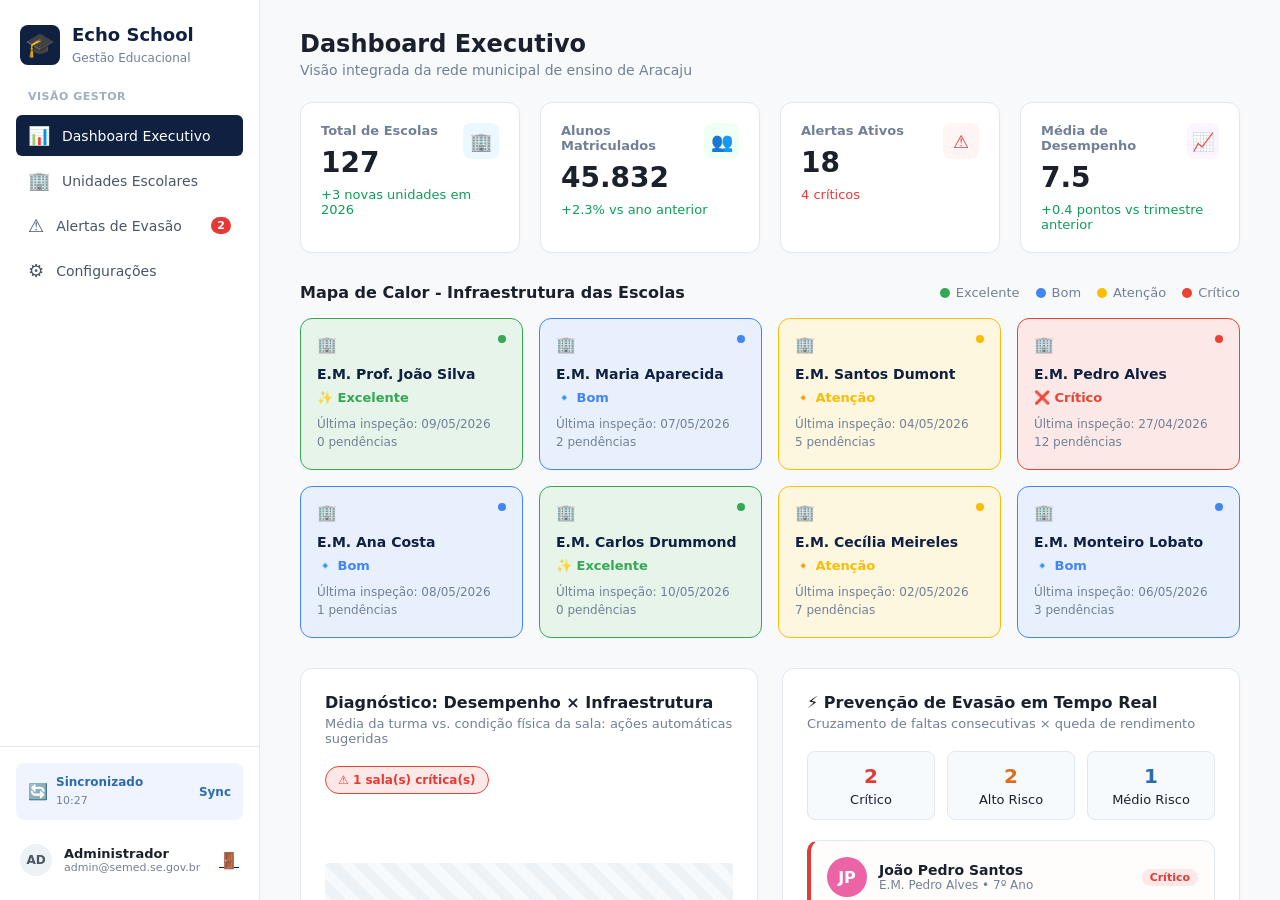
==== dash.html @ 4773bdfd "Add files via upload" ====
<!DOCTYPE html>
<html lang="pt-br">
<head>
  <meta charset="UTF-8">
  <meta name="viewport" content="width=device-width, initial-scale=1.0">
  <title>EduAracaju - Dashboard Executivo</title>
  <link rel="stylesheet" href="dash.css">
</head>
<body>
  <div class="app-container">
    
    <aside class="sidebar">
      <div class="sidebar-header">
        <div class="logo-container">
          <div class="logo-icon">🎓</div>
          <div class="brand-text">
            <h1>Echo School</h1>
            <span>Gestão Educacional</span>
          </div>
        </div>
      </div>

    <nav class="sidebar-nav">
        <div class="nav-section">
            <p class="section-label">VISÃO GESTOR</p>
            <a href="dash.html" class="nav-item active">
            <span class="icon">📊</span> Dashboard Executivo </a>
            <a href="UE.html" class="nav-item">
            <span class="icon">🏢</span> Unidades Escolares </a>
            <a href="AE.html" class="nav-item">
            <span class="icon">⚠️</span> Alertas de Evasão
            <span class="badge">2</span> </a>
            <a href="conf.html" class="nav-item">
            <span class="icon">⚙️</span> Configurações</a>
        </div>
    </nav> 

      <div class="sidebar-footer">
        <div class="sync-card">
          <div class="sync-info">
            <span class="icon-sync">🔄</span>
            <div>
              <p>Sincronizado</p>
              <small>10:27</small>
            </div>
          </div>
          <button class="btn-sync">Sync</button>
        </div>
        
        <div class="user-profile">
          <div class="avatar">AD</div>
          <div class="user-info">
            <p>Administrador</p>
            <small>admin@semed.se.gov.br</small>
          </div>
          <a href="index.html" class="logout-link">
          <span class="icon-logout">🚪</span></a>
        </div>
      </div>
    </aside>

    <main class="main-content">
      <header class="page-header">
        <h2>Dashboard Executivo</h2>
        <p>Visão integrada da rede municipal de ensino de Aracaju</p>
      </header>

      <section class="kpi-grid">
        <div class="kpi-card">
          <div class="kpi-header">
            <div>
              <p class="kpi-title">Total de Escolas</p>
              <div class="kpi-value">127</div>
            </div>
            <span class="kpi-icon icon-blue">🏢</span>
          </div>
          <p class="kpi-trend positive">+3 novas unidades em 2026</p>
        </div>
        
        <div class="kpi-card">
          <div class="kpi-header">
            <div>
              <p class="kpi-title">Alunos Matriculados</p>
              <div class="kpi-value">45.832</div>
            </div>
            <span class="kpi-icon icon-green">👥</span>
          </div>
          <p class="kpi-trend positive">+2.3% vs ano anterior</p>
        </div>

        <div class="kpi-card">
          <div class="kpi-header">
            <div>
              <p class="kpi-title">Alertas Ativos</p>
              <div class="kpi-value">18</div>
            </div>
            <span class="kpi-icon icon-red">⚠️</span>
          </div>
          <p class="kpi-trend negative">4 críticos</p>
        </div>

        <div class="kpi-card">
          <div class="kpi-header">
            <div>
              <p class="kpi-title">Média de Desempenho</p>
              <div class="kpi-value">7.5</div>
            </div>
            <span class="kpi-icon icon-purple">📈</span>
          </div>
          <p class="kpi-trend positive">+0.4 pontos vs trimestre anterior</p>
        </div>
      </section>

      <section class="heatmap-section">
        <div class="section-header">
          <h3>Mapa de Calor - Infraestrutura das Escolas</h3>
          <div class="heatmap-legend">
            <span class="legend-item"><i class="dot excellent"></i> Excelente</span>
            <span class="legend-item"><i class="dot good"></i> Bom</span>
            <span class="legend-item"><i class="dot attention"></i> Atenção</span>
            <span class="legend-item"><i class="dot critical"></i> Crítico</span>
          </div>
        </div>
        
        <div class="heatmap-grid">
          <div class="school-card status-excellent">
            <div class="card-top"><span>🏢</span> <i class="indicator-dot"></i></div>
            <h4>E.M. Prof. João Silva</h4>
            <p class="status-text">✨ Excelente</p>
            <p class="meta-text">Última inspeção: 09/05/2026</p>
            <p class="meta-text">0 pendências</p>
          </div>

          <div class="school-card status-good">
            <div class="card-top"><span>🏢</span> <i class="indicator-dot"></i></div>
            <h4>E.M. Maria Aparecida</h4>
            <p class="status-text">🔹 Bom</p>
            <p class="meta-text">Última inspeção: 07/05/2026</p>
            <p class="meta-text">2 pendências</p>
          </div>

          <div class="school-card status-attention">
            <div class="card-top"><span>🏢</span> <i class="indicator-dot"></i></div>
            <h4>E.M. Santos Dumont</h4>
            <p class="status-text">🔸 Atenção</p>
            <p class="meta-text">Última inspeção: 04/05/2026</p>
            <p class="meta-text">5 pendências</p>
          </div>

          <div class="school-card status-critical">
            <div class="card-top"><span>🏢</span> <i class="indicator-dot"></i></div>
            <h4>E.M. Pedro Alves</h4>
            <p class="status-text">❌ Crítico</p>
            <p class="meta-text">Última inspeção: 27/04/2026</p>
            <p class="meta-text">12 pendências</p>
          </div>

          <div class="school-card status-good">
            <div class="card-top"><span>🏢</span> <i class="indicator-dot"></i></div>
            <h4>E.M. Ana Costa</h4>
            <p class="status-text">🔹 Bom</p>
            <p class="meta-text">Última inspeção: 08/05/2026</p>
            <p class="meta-text">1 pendências</p>
          </div>

          <div class="school-card status-excellent">
            <div class="card-top"><span>🏢</span> <i class="indicator-dot"></i></div>
            <h4>E.M. Carlos Drummond</h4>
            <p class="status-text">✨ Excelente</p>
            <p class="meta-text">Última inspeção: 10/05/2026</p>
            <p class="meta-text">0 pendências</p>
          </div>

          <div class="school-card status-attention">
            <div class="card-top"><span>🏢</span> <i class="indicator-dot"></i></div>
            <h4>E.M. Cecília Meireles</h4>
            <p class="status-text">🔸 Atenção</p>
            <p class="meta-text">Última inspeção: 02/05/2026</p>
            <p class="meta-text">7 pendências</p>
          </div>

          <div class="school-card status-good">
            <div class="card-top"><span>🏢</span> <i class="indicator-dot"></i></div>
            <h4>E.M. Monteiro Lobato</h4>
            <p class="status-text">🔹 Bom</p>
            <p class="meta-text">Última inspeção: 06/05/2026</p>
            <p class="meta-text">3 pendências</p>
          </div>
        </div>
      </section>

      <div class="bottom-grid">
        
        <section class="panel-card">
          <h3>Diagnóstico: Desempenho × Infraestrutura</h3>
          <p class="panel-subtitle">Média da turma vs. condição física da sala: ações automáticas sugeridas</p>
          
          <div class="alert-inline">⚠️ 1 sala(s) crítica(s)</div>
          
          <div class="chart-container-placeholder">
            <div class="bar-chart-mock"></div>
          </div>

          <div class="class-list">
            <div class="class-row">
              <span>Sala 1 <small class="lbl-adequate">Adequada</small></span>
              <strong>7.8</strong>
            </div>
            <div class="class-row">
              <span>Sala 2 <small class="lbl-attention">Atenção</small></span>
              <strong>7.4</strong>
            </div>
            <div class="class-row">
              <span>Sala 3 <small class="lbl-adequate">Adequada</small></span>
              <strong>7.9</strong>
            </div>
            <div class="class-row">
              <span>Sala 4 <small class="lbl-attention">Atenção</small> <span class="trend-down">📉 Queda 0.6 pts</span></span>
              <strong>6.4</strong>
            </div>
            <div class="class-row row-critical">
              <span>Sala 5 <small class="lbl-critical">Crítica</small> <span class="trend-down">📉 Queda 1.5 pts</span></span>
              <strong>5.3</strong>
            </div>
          </div>
        </section>

        <section class="panel-card">
          <h3>⚡ Prevenção de Evasão em Tempo Real</h3>
          <p class="panel-subtitle">Cruzamento de faltas consecutivas × queda de rendimento</p>
          
          <div class="risk-badges">
            <span class="risk-badge badge-critical"><strong>2</strong> Crítico</span>
            <span class="risk-badge badge-high"><strong>2</strong> Alto Risco</span>
            <span class="risk-badge badge-medium"><strong>1</strong> Médio Risco</span>
          </div>

          <div class="student-list">
            <div class="student-card border-critical">
              <div class="student-header">
                <div class="student-avatar bg-pink">JP</div>
                <div class="student-meta">
                  <h4>João Pedro Santos</h4>
                  <p>E.M. Pedro Alves • 7º Ano</p>
                </div>
                <span class="tag-critical">Crítico</span>
              </div>
              <div class="student-metrics">
                <div class="metric"><strong>15</strong> <small>Faltas/mês</small></div>
                <div class="metric"><strong>8</strong> <small>Consecutivas</small></div>
                <div class="metric color-red"><strong>-40%</strong> <small>Queda</small></div>
              </div>
              <p class="attendance-time">🕒 Última presença: 03/05/2026 (8 dias atrás)</p>
              <div class="risk-bar-container">
                <span>Índice de risco</span>
                <div class="bar"><div class="fill fill-critical" style="width: 95%;"></div></div>
                <span class="percentage">95%</span>
              </div>
              <div class="action-buttons">
                <button class="btn-action-primary">📞 Contatar Responsável</button>
                <button class="btn-action-secondary">✉️ E-mail</button>
              </div>
            </div>

            <div class="student-card border-critical">
              <div class="student-header">
                <div class="student-avatar bg-pink">ME</div>
                <div class="student-meta">
                  <h4>Maria Eduarda Lima</h4>
                  <p>E.M. Cecília Meireles • 9º Ano</p>
                </div>
                <span class="tag-critical">Crítico</span>
              </div>
              <div class="student-metrics">
                <div class="metric"><strong>12</strong> <small>Faltas/mês</small></div>
                <div class="metric"><strong>5</strong> <small>Consecutivas</small></div>
                <div class="metric color-red"><strong>-35%</strong> <small>Queda</small></div>
              </div>
              <p class="attendance-time">🕒 Última presença: 06/05/2026 (5 dias atrás)</p>
              <div class="risk-bar-container">
                <span>Índice de risco</span>
                <div class="bar"><div class="fill fill-critical" style="width: 95%;"></div></div>
                <span class="percentage">95%</span>
              </div>
              <div class="action-buttons">
                <button class="btn-action-primary">📞 Contatar Responsável</button>
                <button class="btn-action-secondary">✉️ E-mail</button>
              </div>
            </div>
          </div>
        </section>

      </div>
    </main>
  </div>
</body>
</html>
---- dash.css ----
:root {
  --sidebar-width: 260px;
  --bg-main: #f8f9fb;
  --bg-white: #ffffff;
  --text-dark: #1a202c;
  --text-muted: #718096;
  --border-color: #e2e8f0;
  
  --color-primary: #0f2041;
  --color-positive: #0f9d58;
  --color-negative: #e53935;
  --color-blue: #2b6cb0;
  --color-purple: #805ad5;

  --bg-excellent: #e6f4ea;
  --border-excellent: #34a853;
  --bg-good: #e8f0fe;
  --border-good: #4285f4;
  --bg-attention: #fef7e0;
  --border-attention: #fbbc04;
  --bg-critical: #fce8e6;
  --border-critical: #ea4335;
}

* {
  box-sizing: border-box;
  margin: 0;
  padding: 0;
  font-family: 'Segoe UI', system-ui, sans-serif;
}

body {
  background-color: var(--bg-main);
  color: var(--text-dark);
}

.app-container {
  display: flex;
  height: 100vh;
  overflow: hidden;
}

/* Barra Lateral */
.sidebar {
  width: var(--sidebar-width);
  background: var(--bg-white);
  border-right: 1px solid var(--border-color);
  display: flex;
  flex-direction: column;
  height: 100vh;
}

.sidebar-header {
  padding: 24px 20px;
}

.logo-container {
  display: flex;
  align-items: center;
  gap: 12px;
}

.logo-icon {
  font-size: 24px;
  background-color: var(--color-primary);
  color: white;
  width: 40px;
  height: 40px;
  display: flex;
  justify-content: center;
  align-items: center;
  border-radius: 8px;
}

.brand-text h1 {
  font-size: 18px;
  color: var(--color-primary);
  margin-bottom: 2px;
}

.brand-text span {
  font-size: 12px;
  color: var(--text-muted);
}

.sidebar-nav {
  flex: 1;
  overflow-y: auto;
  padding: 0 16px;
}

.nav-section {
  margin-bottom: 24px;
}

.section-label {
  font-size: 11px;
  font-weight: bold;
  color: #a0aec0;
  letter-spacing: 0.5px;
  margin-bottom: 12px;
  padding-left: 12px;
}

.nav-item {
  display: flex;
  align-items: center;
  padding: 10px 12px;
  color: #4a5568;
  text-decoration: none;
  font-size: 14px;
  font-weight: 500;
  border-radius: 6px;
  margin-bottom: 4px;
  transition: background-color 0.2s;
}

.nav-item .icon {
  margin-right: 12px;
  font-size: 18px;
}

.nav-item:hover {
  background-color: #f7fafc;
}

.nav-item.active {
  background-color: var(--color-primary);
  color: white;
}

.badge {
  background-color: var(--color-negative);
  color: white;
  font-size: 11px;
  font-weight: bold;
  padding: 2px 6px;
  border-radius: 12px;
  margin-left: auto;
}

.icon-right {
  margin-left: auto;
  color: #a0aec0;
  font-size: 14px;
}

.sidebar-footer {
  padding: 16px;
  border-top: 1px solid var(--border-color);
}

.sync-card {
  background-color: #f0f4ff;
  border-radius: 8px;
  padding: 12px;
  display: flex;
  justify-content: space-between;
  align-items: center;
  margin-bottom: 16px;
}

.sync-info {
  display: flex;
  align-items: center;
  gap: 8px;
}

.sync-info p {
  font-size: 12px;
  font-weight: bold;
  color: var(--color-blue);
}

.sync-info small {
  font-size: 11px;
  color: var(--text-muted);
}

.btn-sync {
  background: none;
  border: none;
  color: var(--color-blue);
  font-weight: bold;
  font-size: 12px;
  cursor: pointer;
}

.user-profile {
  display: flex;
  align-items: center;
  gap: 12px;
  padding: 8px 4px;
}

.avatar {
  background-color: #edf2f7;
  color: #4a5568;
  width: 32px;
  height: 32px;
  border-radius: 50%;
  display: flex;
  justify-content: center;
  align-items: center;
  font-weight: bold;
  font-size: 12px;
}

.user-info {
  flex: 1;
  overflow: hidden;
}

.user-info p {
  font-size: 13px;
  font-weight: bold;
}

.user-info small {
  font-size: 11px;
  color: var(--text-muted);
  white-space: nowrap;
  overflow: hidden;
  text-overflow: ellipsis;
  display: block;
}

.icon-logout {
  color: #a0aec0;
  cursor: pointer;
}

/* Área Principal */
.main-content {
  flex: 1;
  padding: 30px 40px;
  overflow-y: auto;
}

.page-header {
  margin-bottom: 24px;
}

.page-header h2 {
  font-size: 24px;
  margin-bottom: 4px;
}

.page-header p {
  color: var(--text-muted);
  font-size: 14px;
}

/* Grade de KPIs */
.kpi-grid {
  display: grid;
  grid-template-columns: repeat(4, 1fr);
  gap: 20px;
  margin-bottom: 30px;
}

.kpi-card {
  background: var(--bg-white);
  padding: 20px;
  border-radius: 12px;
  border: 1px solid var(--border-color);
  box-shadow: 0 2px 4px rgba(0,0,0,0.02);
}

.kpi-header {
  display: flex;
  justify-content: space-between;
  align-items: flex-start;
}

.kpi-title {
  color: var(--text-muted);
  font-size: 13px;
  font-weight: 600;
}

.kpi-value {
  font-size: 28px;
  font-weight: bold;
  margin: 8px 0;
}

.kpi-icon {
  width: 36px;
  height: 36px;
  border-radius: 8px;
  display: flex;
  justify-content: center;
  align-items: center;
  font-size: 18px;
}

.icon-blue { background: #ebf8ff; color: var(--color-blue); }
.icon-green { background: #f0fff4; color: var(--color-positive); }
.icon-red { background: #fff5f5; color: var(--color-negative); }
.icon-purple { background: #faf5ff; color: var(--color-purple); }

.kpi-trend {
  font-size: 13px;
  font-weight: 500;
}

.positive { color: var(--color-positive); }
.negative { color: var(--color-negative); }

/* Mapa de Calor */
.heatmap-section {
  margin-bottom: 30px;
}

.section-header {
  display: flex;
  justify-content: space-between;
  align-items: center;
  margin-bottom: 16px;
}

.section-header h3 {
  font-size: 16px;
}

.heatmap-legend {
  display: flex;
  gap: 16px;
  font-size: 13px;
  color: var(--text-muted);
}

.legend-item {
  display: flex;
  align-items: center;
  gap: 6px;
}

.dot {
  width: 10px;
  height: 10px;
  border-radius: 50%;
  display: inline-block;
}

.dot.excellent { background: var(--border-excellent); }
.dot.good { background: var(--border-good); }
.dot.attention { background: var(--border-attention); }
.dot.critical { background: var(--border-critical); }

.heatmap-grid {
  display: grid;
  grid-template-columns: repeat(4, 1fr);
  gap: 16px;
}

.school-card {
  padding: 16px;
  border-radius: 12px;
  border: 1px solid;
  background: var(--bg-white);
}

.card-top {
  display: flex;
  justify-content: space-between;
  margin-bottom: 12px;
}

.indicator-dot {
  width: 8px;
  height: 8px;
  border-radius: 50%;
}

.school-card h4 {
  font-size: 14px;
  margin-bottom: 8px;
  color: var(--color-primary);
}

.status-text {
  font-size: 13px;
  font-weight: 600;
  margin-bottom: 12px;
}

.meta-text {
  font-size: 12px;
  color: var(--text-muted);
  margin-bottom: 4px;
}

.status-excellent { background: var(--bg-excellent); border-color: var(--border-excellent); }
.status-excellent .indicator-dot { background: var(--border-excellent); }
.status-excellent .status-text { color: var(--border-excellent); }

.status-good { background: var(--bg-good); border-color: var(--border-good); }
.status-good .indicator-dot { background: var(--border-good); }
.status-good .status-text { color: var(--border-good); }

.status-attention { background: var(--bg-attention); border-color: var(--border-attention); }
.status-attention .indicator-dot { background: var(--border-attention); }
.status-attention .status-text { color: var(--border-attention); }

.status-critical { background: var(--bg-critical); border-color: var(--border-critical); }
.status-critical .indicator-dot { background: var(--border-critical); }
.status-critical .status-text { color: var(--border-critical); }

/* Grid Inferior (Diagnóstico e Evasão) */
.bottom-grid {
  display: grid;
  grid-template-columns: 1fr 1fr;
  gap: 24px;
}

.panel-card {
  background: var(--bg-white);
  border: 1px solid var(--border-color);
  border-radius: 12px;
  padding: 24px;
  box-shadow: 0 2px 4px rgba(0,0,0,0.02);
}

.panel-card h3 {
  font-size: 16px;
  margin-bottom: 4px;
}

.panel-subtitle {
  font-size: 13px;
  color: var(--text-muted);
  margin-bottom: 20px;
}

.alert-inline {
  display: inline-block;
  background: var(--bg-critical);
  color: var(--color-negative);
  padding: 6px 12px;
  border-radius: 16px;
  font-size: 12px;
  font-weight: bold;
  border: 1px solid var(--border-critical);
  margin-bottom: 20px;
}

/* Lista do Diagnóstico */
.chart-container-placeholder {
  height: 150px;
  margin-bottom: 20px;
  display: flex;
  align-items: flex-end;
  border-bottom: 1px solid var(--border-color);
}

.bar-chart-mock {
  width: 100%;
  height: 100px;
  background: repeating-linear-gradient(45deg, #f7fafc, #f7fafc 10px, #edf2f7 10px, #edf2f7 20px);
  border-radius: 4px 4px 0 0;
}

.class-list {
  display: flex;
  flex-direction: column;
  gap: 8px;
}

.class-row {
  display: flex;
  justify-content: space-between;
  align-items: center;
  padding: 12px;
  border: 1px solid var(--border-color);
  border-radius: 8px;
  font-size: 14px;
}

.class-row small {
  padding: 2px 8px;
  border-radius: 12px;
  margin-left: 8px;
  font-size: 11px;
  font-weight: bold;
}

.lbl-adequate { background: #e6f4ea; color: #0f9d58; }
.lbl-attention { background: #fef7e0; color: #fbbc04; }
.lbl-critical { background: #fce8e6; color: #ea4335; }

.trend-down {
  font-size: 12px;
  color: var(--color-negative);
  margin-left: 12px;
}

.row-critical {
  border-color: var(--border-critical);
  background: #fffafa;
}

/* Painel de Evasão */
.risk-badges {
  display: flex;
  gap: 12px;
  margin-bottom: 20px;
}

.risk-badge {
  flex: 1;
  text-align: center;
  padding: 12px;
  border-radius: 8px;
  font-size: 13px;
  background: #f7fafc;
  border: 1px solid var(--border-color);
}

.risk-badge strong {
  display: block;
  font-size: 20px;
  margin-bottom: 4px;
}

.badge-critical strong { color: var(--color-negative); }
.badge-high strong { color: #dd6b20; }
.badge-medium strong { color: var(--color-blue); }

.student-list {
  display: flex;
  flex-direction: column;
  gap: 16px;
}

.student-card {
  border: 1px solid var(--border-color);
  border-radius: 12px;
  padding: 16px;
  background: #fffcfc;
}

.border-critical {
  border-left: 4px solid var(--color-negative);
}

.student-header {
  display: flex;
  align-items: center;
  gap: 12px;
  margin-bottom: 16px;
}

.student-avatar {
  width: 40px;
  height: 40px;
  border-radius: 50%;
  display: flex;
  justify-content: center;
  align-items: center;
  font-weight: bold;
  color: white;
}

.bg-pink { background: #ed64a6; }

.student-meta h4 {
  font-size: 14px;
  color: var(--text-dark);
}

.student-meta p {
  font-size: 12px;
  color: var(--text-muted);
}

.tag-critical {
  margin-left: auto;
  background: var(--bg-critical);
  color: var(--color-negative);
  font-size: 11px;
  padding: 2px 8px;
  border-radius: 12px;
  font-weight: bold;
}

.student-metrics {
  display: flex;
  justify-content: space-between;
  margin-bottom: 16px;
  background: white;
  padding: 12px;
  border-radius: 8px;
  border: 1px solid var(--border-color);
}

.metric {
  text-align: center;
}

.metric strong {
  display: block;
  font-size: 16px;
}

.metric small {
  font-size: 11px;
  color: var(--text-muted);
}

.color-red strong { color: var(--color-negative); }

.attendance-time {
  font-size: 12px;
  color: var(--text-muted);
  margin-bottom: 12px;
}

.risk-bar-container {
  display: flex;
  align-items: center;
  gap: 12px;
  margin-bottom: 16px;
  font-size: 12px;
  font-weight: bold;
}

.bar {
  flex: 1;
  height: 8px;
  background: var(--border-color);
  border-radius: 4px;
  overflow: hidden;
}

.fill-critical {
  height: 100%;
  background: var(--color-negative);
  border-radius: 4px;
}

.percentage {
  color: var(--color-negative);
}

.action-buttons {
  display: flex;
  gap: 8px;
}

.btn-action-primary {
  flex: 2;
  background: #e53e3e;
  color: white;
  border: none;
  padding: 10px;
  border-radius: 6px;
  font-weight: bold;
  cursor: pointer;
  font-size: 13px;
}

.btn-action-secondary {
  flex: 1;
  background: white;
  color: var(--text-dark);
  border: 1px solid var(--border-color);
  padding: 10px;
  border-radius: 6px;
  font-weight: bold;
  cursor: pointer;
  font-size: 13px;
}
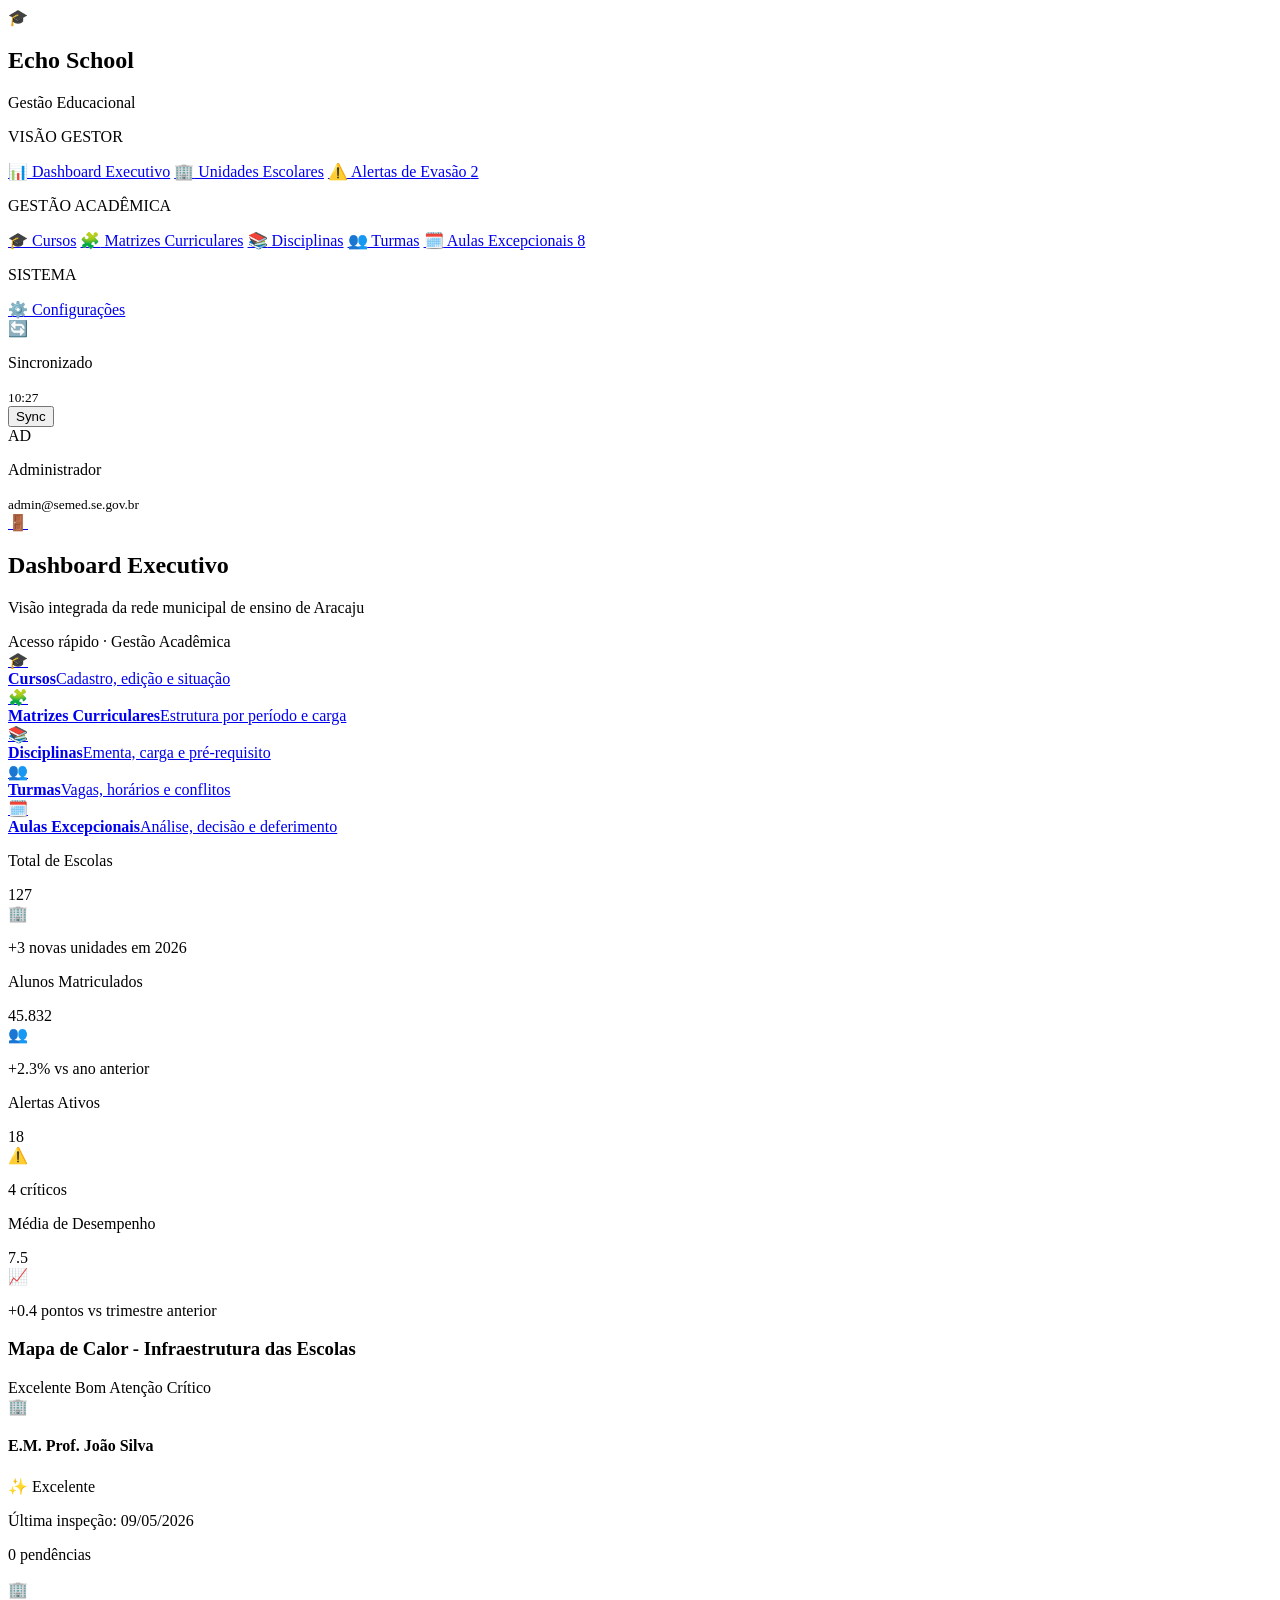
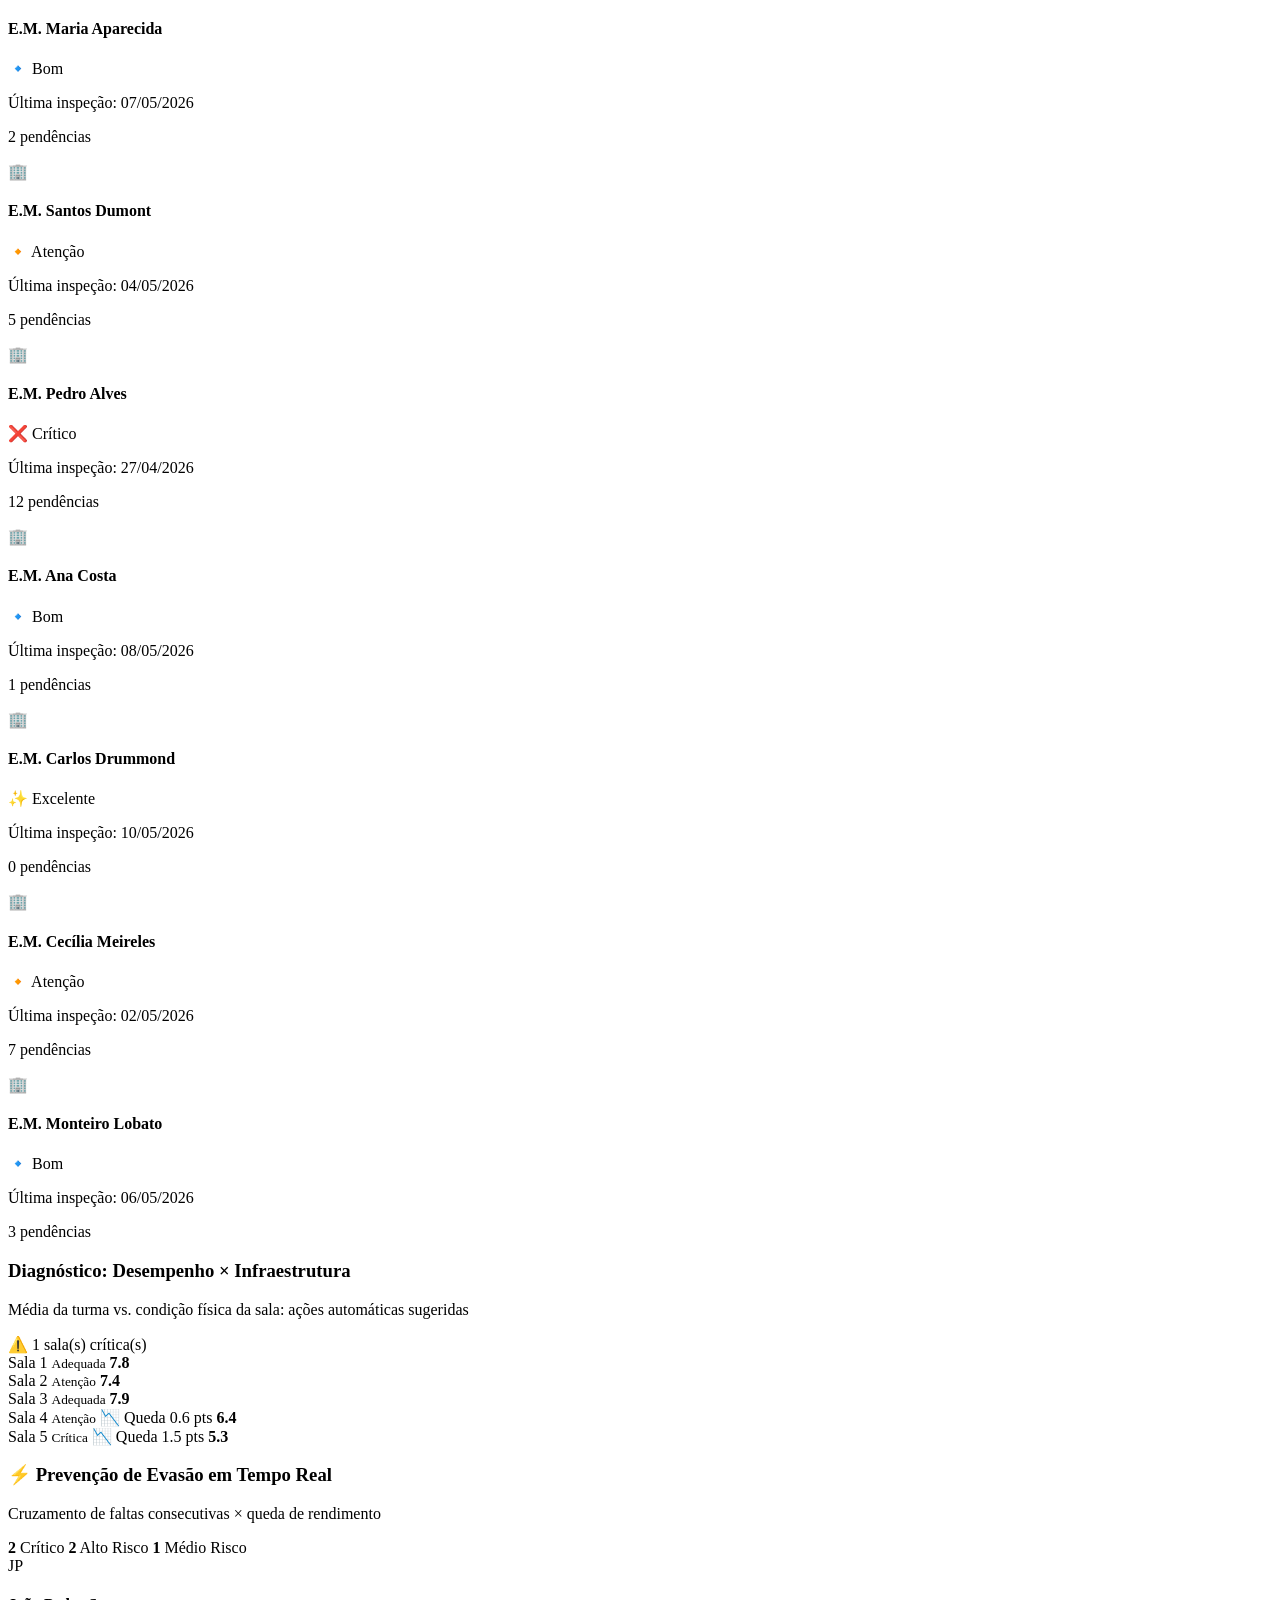
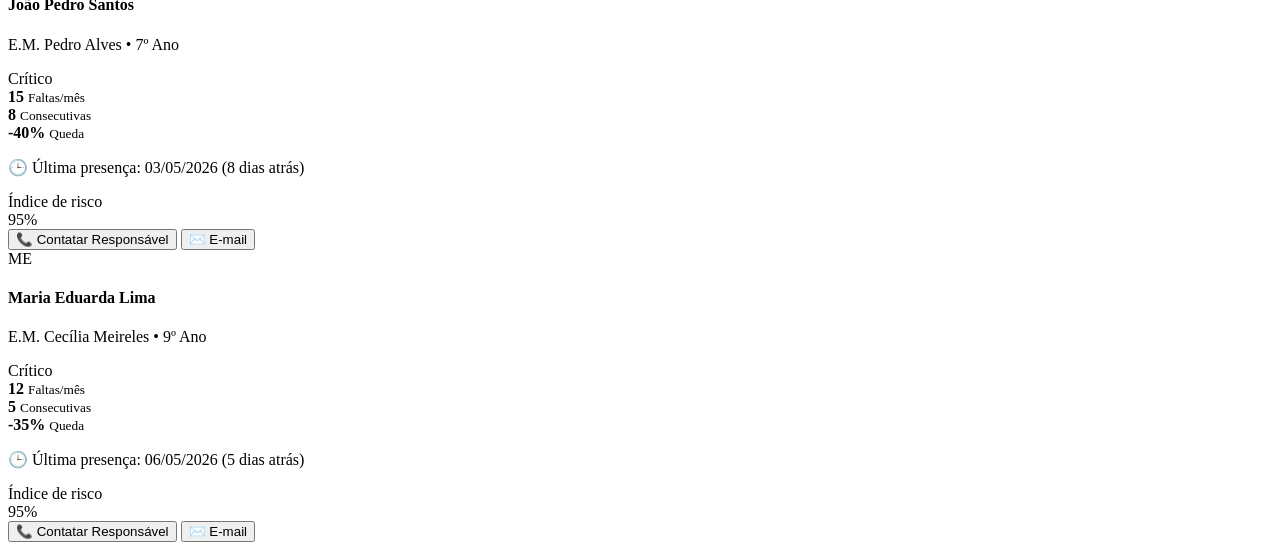
==== commit 77a300e4: "Rename dash to dash.html" ====
--- a/dash.html
+++ b/dash.html
@@ -1,297 +1,271 @@
-<!DOCTYPE html>
-<html lang="pt-br">
-<head>
-  <meta charset="UTF-8">
-  <meta name="viewport" content="width=device-width, initial-scale=1.0">
-  <title>EduAracaju - Dashboard Executivo</title>
-  <link rel="stylesheet" href="dash.css">
-</head>
-<body>
-  <div class="app-container">
-    
-    <aside class="sidebar">
-      <div class="sidebar-header">
-        <div class="logo-container">
-          <div class="logo-icon">🎓</div>
-          <div class="brand-text">
-            <h1>Echo School</h1>
-            <span>Gestão Educacional</span>
-          </div>
-        </div>
-      </div>
-
-    <nav class="sidebar-nav">
-        <div class="nav-section">
-            <p class="section-label">VISÃO GESTOR</p>
-            <a href="dash.html" class="nav-item active">
-            <span class="icon">📊</span> Dashboard Executivo </a>
-            <a href="UE.html" class="nav-item">
-            <span class="icon">🏢</span> Unidades Escolares </a>
-            <a href="AE.html" class="nav-item">
-            <span class="icon">⚠️</span> Alertas de Evasão
-            <span class="badge">2</span> </a>
-            <a href="conf.html" class="nav-item">
-            <span class="icon">⚙️</span> Configurações</a>
-        </div>
-    </nav> 
-
-      <div class="sidebar-footer">
-        <div class="sync-card">
-          <div class="sync-info">
-            <span class="icon-sync">🔄</span>
-            <div>
-              <p>Sincronizado</p>
-              <small>10:27</small>
-            </div>
-          </div>
-          <button class="btn-sync">Sync</button>
-        </div>
-        
-        <div class="user-profile">
-          <div class="avatar">AD</div>
-          <div class="user-info">
-            <p>Administrador</p>
-            <small>admin@semed.se.gov.br</small>
-          </div>
-          <a href="index.html" class="logout-link">
-          <span class="icon-logout">🚪</span></a>
-        </div>
-      </div>
-    </aside>
-
-    <main class="main-content">
-      <header class="page-header">
-        <h2>Dashboard Executivo</h2>
-        <p>Visão integrada da rede municipal de ensino de Aracaju</p>
-      </header>
-
-      <section class="kpi-grid">
-        <div class="kpi-card">
-          <div class="kpi-header">
-            <div>
-              <p class="kpi-title">Total de Escolas</p>
-              <div class="kpi-value">127</div>
-            </div>
-            <span class="kpi-icon icon-blue">🏢</span>
-          </div>
-          <p class="kpi-trend positive">+3 novas unidades em 2026</p>
-        </div>
-        
-        <div class="kpi-card">
-          <div class="kpi-header">
-            <div>
-              <p class="kpi-title">Alunos Matriculados</p>
-              <div class="kpi-value">45.832</div>
-            </div>
-            <span class="kpi-icon icon-green">👥</span>
-          </div>
-          <p class="kpi-trend positive">+2.3% vs ano anterior</p>
-        </div>
-
-        <div class="kpi-card">
-          <div class="kpi-header">
-            <div>
-              <p class="kpi-title">Alertas Ativos</p>
-              <div class="kpi-value">18</div>
-            </div>
-            <span class="kpi-icon icon-red">⚠️</span>
-          </div>
-          <p class="kpi-trend negative">4 críticos</p>
-        </div>
-
-        <div class="kpi-card">
-          <div class="kpi-header">
-            <div>
-              <p class="kpi-title">Média de Desempenho</p>
-              <div class="kpi-value">7.5</div>
-            </div>
-            <span class="kpi-icon icon-purple">📈</span>
-          </div>
-          <p class="kpi-trend positive">+0.4 pontos vs trimestre anterior</p>
-        </div>
-      </section>
-
-      <section class="heatmap-section">
-        <div class="section-header">
-          <h3>Mapa de Calor - Infraestrutura das Escolas</h3>
-          <div class="heatmap-legend">
-            <span class="legend-item"><i class="dot excellent"></i> Excelente</span>
-            <span class="legend-item"><i class="dot good"></i> Bom</span>
-            <span class="legend-item"><i class="dot attention"></i> Atenção</span>
-            <span class="legend-item"><i class="dot critical"></i> Crítico</span>
-          </div>
-        </div>
-        
-        <div class="heatmap-grid">
-          <div class="school-card status-excellent">
-            <div class="card-top"><span>🏢</span> <i class="indicator-dot"></i></div>
-            <h4>E.M. Prof. João Silva</h4>
-            <p class="status-text">✨ Excelente</p>
-            <p class="meta-text">Última inspeção: 09/05/2026</p>
-            <p class="meta-text">0 pendências</p>
-          </div>
-
-          <div class="school-card status-good">
-            <div class="card-top"><span>🏢</span> <i class="indicator-dot"></i></div>
-            <h4>E.M. Maria Aparecida</h4>
-            <p class="status-text">🔹 Bom</p>
-            <p class="meta-text">Última inspeção: 07/05/2026</p>
-            <p class="meta-text">2 pendências</p>
-          </div>
-
-          <div class="school-card status-attention">
-            <div class="card-top"><span>🏢</span> <i class="indicator-dot"></i></div>
-            <h4>E.M. Santos Dumont</h4>
-            <p class="status-text">🔸 Atenção</p>
-            <p class="meta-text">Última inspeção: 04/05/2026</p>
-            <p class="meta-text">5 pendências</p>
-          </div>
-
-          <div class="school-card status-critical">
-            <div class="card-top"><span>🏢</span> <i class="indicator-dot"></i></div>
-            <h4>E.M. Pedro Alves</h4>
-            <p class="status-text">❌ Crítico</p>
-            <p class="meta-text">Última inspeção: 27/04/2026</p>
-            <p class="meta-text">12 pendências</p>
-          </div>
-
-          <div class="school-card status-good">
-            <div class="card-top"><span>🏢</span> <i class="indicator-dot"></i></div>
-            <h4>E.M. Ana Costa</h4>
-            <p class="status-text">🔹 Bom</p>
-            <p class="meta-text">Última inspeção: 08/05/2026</p>
-            <p class="meta-text">1 pendências</p>
-          </div>
-
-          <div class="school-card status-excellent">
-            <div class="card-top"><span>🏢</span> <i class="indicator-dot"></i></div>
-            <h4>E.M. Carlos Drummond</h4>
-            <p class="status-text">✨ Excelente</p>
-            <p class="meta-text">Última inspeção: 10/05/2026</p>
-            <p class="meta-text">0 pendências</p>
-          </div>
-
-          <div class="school-card status-attention">
-            <div class="card-top"><span>🏢</span> <i class="indicator-dot"></i></div>
-            <h4>E.M. Cecília Meireles</h4>
-            <p class="status-text">🔸 Atenção</p>
-            <p class="meta-text">Última inspeção: 02/05/2026</p>
-            <p class="meta-text">7 pendências</p>
-          </div>
-
-          <div class="school-card status-good">
-            <div class="card-top"><span>🏢</span> <i class="indicator-dot"></i></div>
-            <h4>E.M. Monteiro Lobato</h4>
-            <p class="status-text">🔹 Bom</p>
-            <p class="meta-text">Última inspeção: 06/05/2026</p>
-            <p class="meta-text">3 pendências</p>
-          </div>
-        </div>
-      </section>
-
-      <div class="bottom-grid">
-        
-        <section class="panel-card">
-          <h3>Diagnóstico: Desempenho × Infraestrutura</h3>
-          <p class="panel-subtitle">Média da turma vs. condição física da sala: ações automáticas sugeridas</p>
-          
-          <div class="alert-inline">⚠️ 1 sala(s) crítica(s)</div>
-          
-          <div class="chart-container-placeholder">
-            <div class="bar-chart-mock"></div>
-          </div>
-
-          <div class="class-list">
-            <div class="class-row">
-              <span>Sala 1 <small class="lbl-adequate">Adequada</small></span>
-              <strong>7.8</strong>
-            </div>
-            <div class="class-row">
-              <span>Sala 2 <small class="lbl-attention">Atenção</small></span>
-              <strong>7.4</strong>
-            </div>
-            <div class="class-row">
-              <span>Sala 3 <small class="lbl-adequate">Adequada</small></span>
-              <strong>7.9</strong>
-            </div>
-            <div class="class-row">
-              <span>Sala 4 <small class="lbl-attention">Atenção</small> <span class="trend-down">📉 Queda 0.6 pts</span></span>
-              <strong>6.4</strong>
-            </div>
-            <div class="class-row row-critical">
-              <span>Sala 5 <small class="lbl-critical">Crítica</small> <span class="trend-down">📉 Queda 1.5 pts</span></span>
-              <strong>5.3</strong>
-            </div>
-          </div>
-        </section>
-
-        <section class="panel-card">
-          <h3>⚡ Prevenção de Evasão em Tempo Real</h3>
-          <p class="panel-subtitle">Cruzamento de faltas consecutivas × queda de rendimento</p>
-          
-          <div class="risk-badges">
-            <span class="risk-badge badge-critical"><strong>2</strong> Crítico</span>
-            <span class="risk-badge badge-high"><strong>2</strong> Alto Risco</span>
-            <span class="risk-badge badge-medium"><strong>1</strong> Médio Risco</span>
-          </div>
-
-          <div class="student-list">
-            <div class="student-card border-critical">
-              <div class="student-header">
-                <div class="student-avatar bg-pink">JP</div>
-                <div class="student-meta">
-                  <h4>João Pedro Santos</h4>
-                  <p>E.M. Pedro Alves • 7º Ano</p>
-                </div>
-                <span class="tag-critical">Crítico</span>
-              </div>
-              <div class="student-metrics">
-                <div class="metric"><strong>15</strong> <small>Faltas/mês</small></div>
-                <div class="metric"><strong>8</strong> <small>Consecutivas</small></div>
-                <div class="metric color-red"><strong>-40%</strong> <small>Queda</small></div>
-              </div>
-              <p class="attendance-time">🕒 Última presença: 03/05/2026 (8 dias atrás)</p>
-              <div class="risk-bar-container">
-                <span>Índice de risco</span>
-                <div class="bar"><div class="fill fill-critical" style="width: 95%;"></div></div>
-                <span class="percentage">95%</span>
-              </div>
-              <div class="action-buttons">
-                <button class="btn-action-primary">📞 Contatar Responsável</button>
-                <button class="btn-action-secondary">✉️ E-mail</button>
-              </div>
-            </div>
-
-            <div class="student-card border-critical">
-              <div class="student-header">
-                <div class="student-avatar bg-pink">ME</div>
-                <div class="student-meta">
-                  <h4>Maria Eduarda Lima</h4>
-                  <p>E.M. Cecília Meireles • 9º Ano</p>
-                </div>
-                <span class="tag-critical">Crítico</span>
-              </div>
-              <div class="student-metrics">
-                <div class="metric"><strong>12</strong> <small>Faltas/mês</small></div>
-                <div class="metric"><strong>5</strong> <small>Consecutivas</small></div>
-                <div class="metric color-red"><strong>-35%</strong> <small>Queda</small></div>
-              </div>
-              <p class="attendance-time">🕒 Última presença: 06/05/2026 (5 dias atrás)</p>
-              <div class="risk-bar-container">
-                <span>Índice de risco</span>
-                <div class="bar"><div class="fill fill-critical" style="width: 95%;"></div></div>
-                <span class="percentage">95%</span>
-              </div>
-              <div class="action-buttons">
-                <button class="btn-action-primary">📞 Contatar Responsável</button>
-                <button class="btn-action-secondary">✉️ E-mail</button>
-              </div>
-            </div>
-          </div>
-        </section>
-
-      </div>
-    </main>
-  </div>
-</body>
-</html>+<!doctype html><html lang="pt-br"><head><meta charset="UTF-8"><meta name="viewport" content="width=device-width,initial-scale=1"><title>Echo School - Dashboard Executivo</title><link rel="stylesheet" href="assets/app.css"></head><body><div class="app-container"><aside class="sidebar">
+      <div class="sidebar-header">
+        <div class="logo-container">
+          <div class="logo-icon">🎓</div>
+          <div class="brand-text"><h1>Echo School</h1><span>Gestão Educacional</span></div>
+        </div>
+      </div>
+      <nav class="sidebar-nav">
+        <div class="nav-section">
+          <p class="section-label">VISÃO GESTOR</p>
+          <a href="dash.html" class="nav-item active"><span class="icon">📊</span> Dashboard Executivo</a>
+          <a href="UE.html" class="nav-item"><span class="icon">🏢</span> Unidades Escolares</a>
+          <a href="AE.html" class="nav-item"><span class="icon">⚠️</span> Alertas de Evasão <span class="badge">2</span></a>
+        </div>
+        <div class="nav-section academic-nav">
+          <p class="section-label">GESTÃO ACADÊMICA</p>
+          <a href="academico/cursos.html" class="nav-item"><span class="icon">🎓</span> Cursos</a>
+          <a href="academico/matrizes.html" class="nav-item"><span class="icon">🧩</span> Matrizes Curriculares</a>
+          <a href="academico/disciplinas.html" class="nav-item"><span class="icon">📚</span> Disciplinas</a>
+          <a href="academico/turmas.html" class="nav-item"><span class="icon">👥</span> Turmas</a>
+          <a href="academico/aulas-excepcionais.html" class="nav-item"><span class="icon">🗓️</span> Aulas Excepcionais <span class="badge badge-warning">8</span></a>
+        </div>
+        <div class="nav-section">
+          <p class="section-label">SISTEMA</p>
+          <a href="conf.html" class="nav-item"><span class="icon">⚙️</span> Configurações</a>
+        </div>
+      </nav>
+      <div class="sidebar-footer">
+        <div class="sync-card"><div class="sync-info"><span class="icon-sync">🔄</span><div><p>Sincronizado</p><small>10:27</small></div></div><button class="btn-sync" onclick="toast('Sincronização atualizada')">Sync</button></div>
+        <div class="user-profile"><div class="avatar">AD</div><div class="user-info"><p>Administrador</p><small>admin@semed.se.gov.br</small></div><a href="index.html" class="logout-link"><span class="icon-logout">🚪</span></a></div>
+      </div>
+    </aside><main class="main-content">
+      <header class="page-header">
+        <h2>Dashboard Executivo</h2>
+        <p>Visão integrada da rede municipal de ensino de Aracaju</p>
+      </header>
+<section><div class="section-title">Acesso rápido · Gestão Acadêmica</div><div class="quick-grid">
+<a class="module-card" href="academico/cursos.html"><div class="module-icon">🎓</div><strong>Cursos</strong><span>Cadastro, edição e situação</span></a>
+<a class="module-card" href="academico/matrizes.html"><div class="module-icon">🧩</div><strong>Matrizes Curriculares</strong><span>Estrutura por período e carga</span></a>
+<a class="module-card" href="academico/disciplinas.html"><div class="module-icon">📚</div><strong>Disciplinas</strong><span>Ementa, carga e pré-requisito</span></a>
+<a class="module-card" href="academico/turmas.html"><div class="module-icon">👥</div><strong>Turmas</strong><span>Vagas, horários e conflitos</span></a>
+<a class="module-card" href="academico/aulas-excepcionais.html"><div class="module-icon">🗓️</div><strong>Aulas Excepcionais</strong><span>Análise, decisão e deferimento</span></a>
+</div></section>
+
+      <section class="kpi-grid">
+        <div class="kpi-card">
+          <div class="kpi-header">
+            <div>
+              <p class="kpi-title">Total de Escolas</p>
+              <div class="kpi-value">127</div>
+            </div>
+            <span class="kpi-icon icon-blue">🏢</span>
+          </div>
+          <p class="kpi-trend positive">+3 novas unidades em 2026</p>
+        </div>
+        
+        <div class="kpi-card">
+          <div class="kpi-header">
+            <div>
+              <p class="kpi-title">Alunos Matriculados</p>
+              <div class="kpi-value">45.832</div>
+            </div>
+            <span class="kpi-icon icon-green">👥</span>
+          </div>
+          <p class="kpi-trend positive">+2.3% vs ano anterior</p>
+        </div>
+
+        <div class="kpi-card">
+          <div class="kpi-header">
+            <div>
+              <p class="kpi-title">Alertas Ativos</p>
+              <div class="kpi-value">18</div>
+            </div>
+            <span class="kpi-icon icon-red">⚠️</span>
+          </div>
+          <p class="kpi-trend negative">4 críticos</p>
+        </div>
+
+        <div class="kpi-card">
+          <div class="kpi-header">
+            <div>
+              <p class="kpi-title">Média de Desempenho</p>
+              <div class="kpi-value">7.5</div>
+            </div>
+            <span class="kpi-icon icon-purple">📈</span>
+          </div>
+          <p class="kpi-trend positive">+0.4 pontos vs trimestre anterior</p>
+        </div>
+      </section>
+
+      <section class="heatmap-section">
+        <div class="section-header">
+          <h3>Mapa de Calor - Infraestrutura das Escolas</h3>
+          <div class="heatmap-legend">
+            <span class="legend-item"><i class="dot excellent"></i> Excelente</span>
+            <span class="legend-item"><i class="dot good"></i> Bom</span>
+            <span class="legend-item"><i class="dot attention"></i> Atenção</span>
+            <span class="legend-item"><i class="dot critical"></i> Crítico</span>
+          </div>
+        </div>
+        
+        <div class="heatmap-grid">
+          <div class="school-card status-excellent">
+            <div class="card-top"><span>🏢</span> <i class="indicator-dot"></i></div>
+            <h4>E.M. Prof. João Silva</h4>
+            <p class="status-text">✨ Excelente</p>
+            <p class="meta-text">Última inspeção: 09/05/2026</p>
+            <p class="meta-text">0 pendências</p>
+          </div>
+
+          <div class="school-card status-good">
+            <div class="card-top"><span>🏢</span> <i class="indicator-dot"></i></div>
+            <h4>E.M. Maria Aparecida</h4>
+            <p class="status-text">🔹 Bom</p>
+            <p class="meta-text">Última inspeção: 07/05/2026</p>
+            <p class="meta-text">2 pendências</p>
+          </div>
+
+          <div class="school-card status-attention">
+            <div class="card-top"><span>🏢</span> <i class="indicator-dot"></i></div>
+            <h4>E.M. Santos Dumont</h4>
+            <p class="status-text">🔸 Atenção</p>
+            <p class="meta-text">Última inspeção: 04/05/2026</p>
+            <p class="meta-text">5 pendências</p>
+          </div>
+
+          <div class="school-card status-critical">
+            <div class="card-top"><span>🏢</span> <i class="indicator-dot"></i></div>
+            <h4>E.M. Pedro Alves</h4>
+            <p class="status-text">❌ Crítico</p>
+            <p class="meta-text">Última inspeção: 27/04/2026</p>
+            <p class="meta-text">12 pendências</p>
+          </div>
+
+          <div class="school-card status-good">
+            <div class="card-top"><span>🏢</span> <i class="indicator-dot"></i></div>
+            <h4>E.M. Ana Costa</h4>
+            <p class="status-text">🔹 Bom</p>
+            <p class="meta-text">Última inspeção: 08/05/2026</p>
+            <p class="meta-text">1 pendências</p>
+          </div>
+
+          <div class="school-card status-excellent">
+            <div class="card-top"><span>🏢</span> <i class="indicator-dot"></i></div>
+            <h4>E.M. Carlos Drummond</h4>
+            <p class="status-text">✨ Excelente</p>
+            <p class="meta-text">Última inspeção: 10/05/2026</p>
+            <p class="meta-text">0 pendências</p>
+          </div>
+
+          <div class="school-card status-attention">
+            <div class="card-top"><span>🏢</span> <i class="indicator-dot"></i></div>
+            <h4>E.M. Cecília Meireles</h4>
+            <p class="status-text">🔸 Atenção</p>
+            <p class="meta-text">Última inspeção: 02/05/2026</p>
+            <p class="meta-text">7 pendências</p>
+          </div>
+
+          <div class="school-card status-good">
+            <div class="card-top"><span>🏢</span> <i class="indicator-dot"></i></div>
+            <h4>E.M. Monteiro Lobato</h4>
+            <p class="status-text">🔹 Bom</p>
+            <p class="meta-text">Última inspeção: 06/05/2026</p>
+            <p class="meta-text">3 pendências</p>
+          </div>
+        </div>
+      </section>
+
+      <div class="bottom-grid">
+        
+        <section class="panel-card">
+          <h3>Diagnóstico: Desempenho × Infraestrutura</h3>
+          <p class="panel-subtitle">Média da turma vs. condição física da sala: ações automáticas sugeridas</p>
+          
+          <div class="alert-inline">⚠️ 1 sala(s) crítica(s)</div>
+          
+          <div class="chart-container-placeholder">
+            <div class="bar-chart-mock"></div>
+          </div>
+
+          <div class="class-list">
+            <div class="class-row">
+              <span>Sala 1 <small class="lbl-adequate">Adequada</small></span>
+              <strong>7.8</strong>
+            </div>
+            <div class="class-row">
+              <span>Sala 2 <small class="lbl-attention">Atenção</small></span>
+              <strong>7.4</strong>
+            </div>
+            <div class="class-row">
+              <span>Sala 3 <small class="lbl-adequate">Adequada</small></span>
+              <strong>7.9</strong>
+            </div>
+            <div class="class-row">
+              <span>Sala 4 <small class="lbl-attention">Atenção</small> <span class="trend-down">📉 Queda 0.6 pts</span></span>
+              <strong>6.4</strong>
+            </div>
+            <div class="class-row row-critical">
+              <span>Sala 5 <small class="lbl-critical">Crítica</small> <span class="trend-down">📉 Queda 1.5 pts</span></span>
+              <strong>5.3</strong>
+            </div>
+          </div>
+        </section>
+
+        <section class="panel-card">
+          <h3>⚡ Prevenção de Evasão em Tempo Real</h3>
+          <p class="panel-subtitle">Cruzamento de faltas consecutivas × queda de rendimento</p>
+          
+          <div class="risk-badges">
+            <span class="risk-badge badge-critical"><strong>2</strong> Crítico</span>
+            <span class="risk-badge badge-high"><strong>2</strong> Alto Risco</span>
+            <span class="risk-badge badge-medium"><strong>1</strong> Médio Risco</span>
+          </div>
+
+          <div class="student-list">
+            <div class="student-card border-critical">
+              <div class="student-header">
+                <div class="student-avatar bg-pink">JP</div>
+                <div class="student-meta">
+                  <h4>João Pedro Santos</h4>
+                  <p>E.M. Pedro Alves • 7º Ano</p>
+                </div>
+                <span class="tag-critical">Crítico</span>
+              </div>
+              <div class="student-metrics">
+                <div class="metric"><strong>15</strong> <small>Faltas/mês</small></div>
+                <div class="metric"><strong>8</strong> <small>Consecutivas</small></div>
+                <div class="metric color-red"><strong>-40%</strong> <small>Queda</small></div>
+              </div>
+              <p class="attendance-time">🕒 Última presença: 03/05/2026 (8 dias atrás)</p>
+              <div class="risk-bar-container">
+                <span>Índice de risco</span>
+                <div class="bar"><div class="fill fill-critical" style="width: 95%;"></div></div>
+                <span class="percentage">95%</span>
+              </div>
+              <div class="action-buttons">
+                <button class="btn-action-primary">📞 Contatar Responsável</button>
+                <button class="btn-action-secondary">✉️ E-mail</button>
+              </div>
+            </div>
+
+            <div class="student-card border-critical">
+              <div class="student-header">
+                <div class="student-avatar bg-pink">ME</div>
+                <div class="student-meta">
+                  <h4>Maria Eduarda Lima</h4>
+                  <p>E.M. Cecília Meireles • 9º Ano</p>
+                </div>
+                <span class="tag-critical">Crítico</span>
+              </div>
+              <div class="student-metrics">
+                <div class="metric"><strong>12</strong> <small>Faltas/mês</small></div>
+                <div class="metric"><strong>5</strong> <small>Consecutivas</small></div>
+                <div class="metric color-red"><strong>-35%</strong> <small>Queda</small></div>
+              </div>
+              <p class="attendance-time">🕒 Última presença: 06/05/2026 (5 dias atrás)</p>
+              <div class="risk-bar-container">
+                <span>Índice de risco</span>
+                <div class="bar"><div class="fill fill-critical" style="width: 95%;"></div></div>
+                <span class="percentage">95%</span>
+              </div>
+              <div class="action-buttons">
+                <button class="btn-action-primary">📞 Contatar Responsável</button>
+                <button class="btn-action-secondary">✉️ E-mail</button>
+              </div>
+            </div>
+          </div>
+        </section>
+
+      </div>
+    </main></div><div id="toast" class="toast"></div><script src="assets/app.js"></script></body></html>
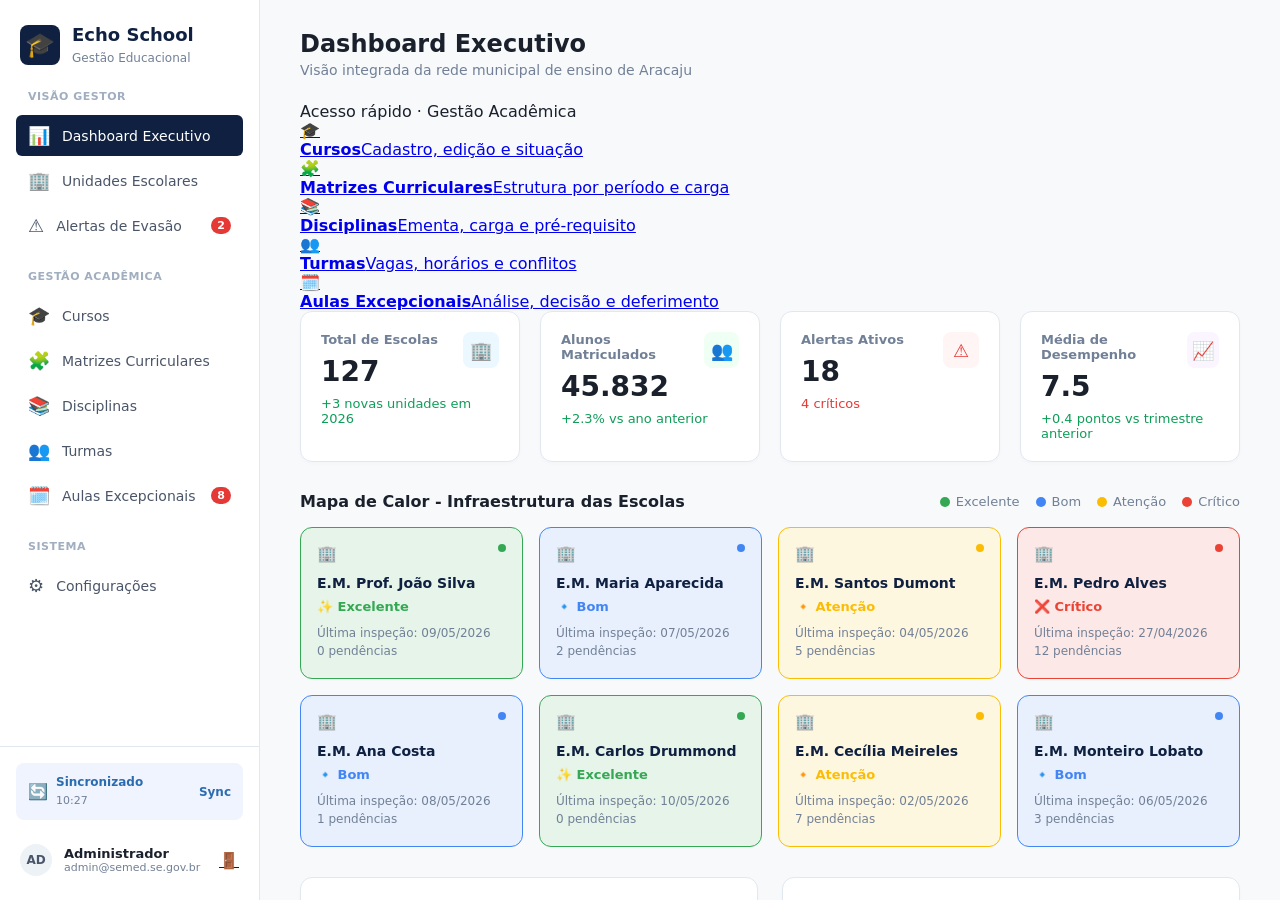
==== commit ee31755f: "Add files via upload" ====
--- a/dash.html
+++ b/dash.html
@@ -1,39 +1,40 @@
-<!doctype html><html lang="pt-br"><head><meta charset="UTF-8"><meta name="viewport" content="width=device-width,initial-scale=1"><title>Echo School - Dashboard Executivo</title><link rel="stylesheet" href="assets/app.css"></head><body><div class="app-container"><aside class="sidebar">
-      <div class="sidebar-header">
-        <div class="logo-container">
-          <div class="logo-icon">🎓</div>
-          <div class="brand-text"><h1>Echo School</h1><span>Gestão Educacional</span></div>
-        </div>
-      </div>
-      <nav class="sidebar-nav">
-        <div class="nav-section">
-          <p class="section-label">VISÃO GESTOR</p>
-          <a href="dash.html" class="nav-item active"><span class="icon">📊</span> Dashboard Executivo</a>
-          <a href="UE.html" class="nav-item"><span class="icon">🏢</span> Unidades Escolares</a>
-          <a href="AE.html" class="nav-item"><span class="icon">⚠️</span> Alertas de Evasão <span class="badge">2</span></a>
-        </div>
-        <div class="nav-section academic-nav">
-          <p class="section-label">GESTÃO ACADÊMICA</p>
-          <a href="academico/cursos.html" class="nav-item"><span class="icon">🎓</span> Cursos</a>
-          <a href="academico/matrizes.html" class="nav-item"><span class="icon">🧩</span> Matrizes Curriculares</a>
-          <a href="academico/disciplinas.html" class="nav-item"><span class="icon">📚</span> Disciplinas</a>
-          <a href="academico/turmas.html" class="nav-item"><span class="icon">👥</span> Turmas</a>
-          <a href="academico/aulas-excepcionais.html" class="nav-item"><span class="icon">🗓️</span> Aulas Excepcionais <span class="badge badge-warning">8</span></a>
-        </div>
-        <div class="nav-section">
-          <p class="section-label">SISTEMA</p>
-          <a href="conf.html" class="nav-item"><span class="icon">⚙️</span> Configurações</a>
-        </div>
-      </nav>
-      <div class="sidebar-footer">
-        <div class="sync-card"><div class="sync-info"><span class="icon-sync">🔄</span><div><p>Sincronizado</p><small>10:27</small></div></div><button class="btn-sync" onclick="toast('Sincronização atualizada')">Sync</button></div>
-        <div class="user-profile"><div class="avatar">AD</div><div class="user-info"><p>Administrador</p><small>admin@semed.se.gov.br</small></div><a href="index.html" class="logout-link"><span class="icon-logout">🚪</span></a></div>
-      </div>
-    </aside><main class="main-content">
-      <header class="page-header">
-        <h2>Dashboard Executivo</h2>
-        <p>Visão integrada da rede municipal de ensino de Aracaju</p>
-      </header>
+<!DOCTYPE html>
+<html lang="pt-br"><head><meta charset="utf-8"/><meta content="width=device-width,initial-scale=1" name="viewport"/><title>Echo School - Dashboard Executivo</title><link href="dash.css" rel="stylesheet"/><link href="assets/academic.css" rel="stylesheet"/></head><body><div class="app-container"><aside class="sidebar">
+<div class="sidebar-header">
+<div class="logo-container">
+<div class="logo-icon">🎓</div>
+<div class="brand-text"><h1>Echo School</h1><span>Gestão Educacional</span></div>
+</div>
+</div>
+<nav class="sidebar-nav">
+<div class="nav-section">
+<p class="section-label">VISÃO GESTOR</p>
+<a class="nav-item active" href="dash.html"><span class="icon">📊</span> Dashboard Executivo</a>
+<a class="nav-item" href="UE.html"><span class="icon">🏢</span> Unidades Escolares</a>
+<a class="nav-item" href="AE.html"><span class="icon">⚠️</span> Alertas de Evasão <span class="badge">2</span></a>
+</div>
+<div class="nav-section academic-nav">
+<p class="section-label">GESTÃO ACADÊMICA</p>
+<a class="nav-item" href="academico/cursos.html"><span class="icon">🎓</span> Cursos</a>
+<a class="nav-item" href="academico/matrizes.html"><span class="icon">🧩</span> Matrizes Curriculares</a>
+<a class="nav-item" href="academico/disciplinas.html"><span class="icon">📚</span> Disciplinas</a>
+<a class="nav-item" href="academico/turmas.html"><span class="icon">👥</span> Turmas</a>
+<a class="nav-item" href="academico/aulas-excepcionais.html"><span class="icon">🗓️</span> Aulas Excepcionais <span class="badge badge-warning">8</span></a>
+</div>
+<div class="nav-section">
+<p class="section-label">SISTEMA</p>
+<a class="nav-item" href="conf.html"><span class="icon">⚙️</span> Configurações</a>
+</div>
+</nav>
+<div class="sidebar-footer">
+<div class="sync-card"><div class="sync-info"><span class="icon-sync">🔄</span><div><p>Sincronizado</p><small>10:27</small></div></div><button class="btn-sync" onclick="toast('Sincronização atualizada')">Sync</button></div>
+<div class="user-profile"><div class="avatar">AD</div><div class="user-info"><p>Administrador</p><small>admin@semed.se.gov.br</small></div><a class="logout-link" href="index.html"><span class="icon-logout">🚪</span></a></div>
+</div>
+</aside><main class="main-content">
+<header class="page-header">
+<h2>Dashboard Executivo</h2>
+<p>Visão integrada da rede municipal de ensino de Aracaju</p>
+</header>
 <section><div class="section-title">Acesso rápido · Gestão Acadêmica</div><div class="quick-grid">
 <a class="module-card" href="academico/cursos.html"><div class="module-icon">🎓</div><strong>Cursos</strong><span>Cadastro, edição e situação</span></a>
 <a class="module-card" href="academico/matrizes.html"><div class="module-icon">🧩</div><strong>Matrizes Curriculares</strong><span>Estrutura por período e carga</span></a>
@@ -41,231 +42,208 @@
 <a class="module-card" href="academico/turmas.html"><div class="module-icon">👥</div><strong>Turmas</strong><span>Vagas, horários e conflitos</span></a>
 <a class="module-card" href="academico/aulas-excepcionais.html"><div class="module-icon">🗓️</div><strong>Aulas Excepcionais</strong><span>Análise, decisão e deferimento</span></a>
 </div></section>
-
-      <section class="kpi-grid">
-        <div class="kpi-card">
-          <div class="kpi-header">
-            <div>
-              <p class="kpi-title">Total de Escolas</p>
-              <div class="kpi-value">127</div>
-            </div>
-            <span class="kpi-icon icon-blue">🏢</span>
-          </div>
-          <p class="kpi-trend positive">+3 novas unidades em 2026</p>
-        </div>
-        
-        <div class="kpi-card">
-          <div class="kpi-header">
-            <div>
-              <p class="kpi-title">Alunos Matriculados</p>
-              <div class="kpi-value">45.832</div>
-            </div>
-            <span class="kpi-icon icon-green">👥</span>
-          </div>
-          <p class="kpi-trend positive">+2.3% vs ano anterior</p>
-        </div>
-
-        <div class="kpi-card">
-          <div class="kpi-header">
-            <div>
-              <p class="kpi-title">Alertas Ativos</p>
-              <div class="kpi-value">18</div>
-            </div>
-            <span class="kpi-icon icon-red">⚠️</span>
-          </div>
-          <p class="kpi-trend negative">4 críticos</p>
-        </div>
-
-        <div class="kpi-card">
-          <div class="kpi-header">
-            <div>
-              <p class="kpi-title">Média de Desempenho</p>
-              <div class="kpi-value">7.5</div>
-            </div>
-            <span class="kpi-icon icon-purple">📈</span>
-          </div>
-          <p class="kpi-trend positive">+0.4 pontos vs trimestre anterior</p>
-        </div>
-      </section>
-
-      <section class="heatmap-section">
-        <div class="section-header">
-          <h3>Mapa de Calor - Infraestrutura das Escolas</h3>
-          <div class="heatmap-legend">
-            <span class="legend-item"><i class="dot excellent"></i> Excelente</span>
-            <span class="legend-item"><i class="dot good"></i> Bom</span>
-            <span class="legend-item"><i class="dot attention"></i> Atenção</span>
-            <span class="legend-item"><i class="dot critical"></i> Crítico</span>
-          </div>
-        </div>
-        
-        <div class="heatmap-grid">
-          <div class="school-card status-excellent">
-            <div class="card-top"><span>🏢</span> <i class="indicator-dot"></i></div>
-            <h4>E.M. Prof. João Silva</h4>
-            <p class="status-text">✨ Excelente</p>
-            <p class="meta-text">Última inspeção: 09/05/2026</p>
-            <p class="meta-text">0 pendências</p>
-          </div>
-
-          <div class="school-card status-good">
-            <div class="card-top"><span>🏢</span> <i class="indicator-dot"></i></div>
-            <h4>E.M. Maria Aparecida</h4>
-            <p class="status-text">🔹 Bom</p>
-            <p class="meta-text">Última inspeção: 07/05/2026</p>
-            <p class="meta-text">2 pendências</p>
-          </div>
-
-          <div class="school-card status-attention">
-            <div class="card-top"><span>🏢</span> <i class="indicator-dot"></i></div>
-            <h4>E.M. Santos Dumont</h4>
-            <p class="status-text">🔸 Atenção</p>
-            <p class="meta-text">Última inspeção: 04/05/2026</p>
-            <p class="meta-text">5 pendências</p>
-          </div>
-
-          <div class="school-card status-critical">
-            <div class="card-top"><span>🏢</span> <i class="indicator-dot"></i></div>
-            <h4>E.M. Pedro Alves</h4>
-            <p class="status-text">❌ Crítico</p>
-            <p class="meta-text">Última inspeção: 27/04/2026</p>
-            <p class="meta-text">12 pendências</p>
-          </div>
-
-          <div class="school-card status-good">
-            <div class="card-top"><span>🏢</span> <i class="indicator-dot"></i></div>
-            <h4>E.M. Ana Costa</h4>
-            <p class="status-text">🔹 Bom</p>
-            <p class="meta-text">Última inspeção: 08/05/2026</p>
-            <p class="meta-text">1 pendências</p>
-          </div>
-
-          <div class="school-card status-excellent">
-            <div class="card-top"><span>🏢</span> <i class="indicator-dot"></i></div>
-            <h4>E.M. Carlos Drummond</h4>
-            <p class="status-text">✨ Excelente</p>
-            <p class="meta-text">Última inspeção: 10/05/2026</p>
-            <p class="meta-text">0 pendências</p>
-          </div>
-
-          <div class="school-card status-attention">
-            <div class="card-top"><span>🏢</span> <i class="indicator-dot"></i></div>
-            <h4>E.M. Cecília Meireles</h4>
-            <p class="status-text">🔸 Atenção</p>
-            <p class="meta-text">Última inspeção: 02/05/2026</p>
-            <p class="meta-text">7 pendências</p>
-          </div>
-
-          <div class="school-card status-good">
-            <div class="card-top"><span>🏢</span> <i class="indicator-dot"></i></div>
-            <h4>E.M. Monteiro Lobato</h4>
-            <p class="status-text">🔹 Bom</p>
-            <p class="meta-text">Última inspeção: 06/05/2026</p>
-            <p class="meta-text">3 pendências</p>
-          </div>
-        </div>
-      </section>
-
-      <div class="bottom-grid">
-        
-        <section class="panel-card">
-          <h3>Diagnóstico: Desempenho × Infraestrutura</h3>
-          <p class="panel-subtitle">Média da turma vs. condição física da sala: ações automáticas sugeridas</p>
-          
-          <div class="alert-inline">⚠️ 1 sala(s) crítica(s)</div>
-          
-          <div class="chart-container-placeholder">
-            <div class="bar-chart-mock"></div>
-          </div>
-
-          <div class="class-list">
-            <div class="class-row">
-              <span>Sala 1 <small class="lbl-adequate">Adequada</small></span>
-              <strong>7.8</strong>
-            </div>
-            <div class="class-row">
-              <span>Sala 2 <small class="lbl-attention">Atenção</small></span>
-              <strong>7.4</strong>
-            </div>
-            <div class="class-row">
-              <span>Sala 3 <small class="lbl-adequate">Adequada</small></span>
-              <strong>7.9</strong>
-            </div>
-            <div class="class-row">
-              <span>Sala 4 <small class="lbl-attention">Atenção</small> <span class="trend-down">📉 Queda 0.6 pts</span></span>
-              <strong>6.4</strong>
-            </div>
-            <div class="class-row row-critical">
-              <span>Sala 5 <small class="lbl-critical">Crítica</small> <span class="trend-down">📉 Queda 1.5 pts</span></span>
-              <strong>5.3</strong>
-            </div>
-          </div>
-        </section>
-
-        <section class="panel-card">
-          <h3>⚡ Prevenção de Evasão em Tempo Real</h3>
-          <p class="panel-subtitle">Cruzamento de faltas consecutivas × queda de rendimento</p>
-          
-          <div class="risk-badges">
-            <span class="risk-badge badge-critical"><strong>2</strong> Crítico</span>
-            <span class="risk-badge badge-high"><strong>2</strong> Alto Risco</span>
-            <span class="risk-badge badge-medium"><strong>1</strong> Médio Risco</span>
-          </div>
-
-          <div class="student-list">
-            <div class="student-card border-critical">
-              <div class="student-header">
-                <div class="student-avatar bg-pink">JP</div>
-                <div class="student-meta">
-                  <h4>João Pedro Santos</h4>
-                  <p>E.M. Pedro Alves • 7º Ano</p>
-                </div>
-                <span class="tag-critical">Crítico</span>
-              </div>
-              <div class="student-metrics">
-                <div class="metric"><strong>15</strong> <small>Faltas/mês</small></div>
-                <div class="metric"><strong>8</strong> <small>Consecutivas</small></div>
-                <div class="metric color-red"><strong>-40%</strong> <small>Queda</small></div>
-              </div>
-              <p class="attendance-time">🕒 Última presença: 03/05/2026 (8 dias atrás)</p>
-              <div class="risk-bar-container">
-                <span>Índice de risco</span>
-                <div class="bar"><div class="fill fill-critical" style="width: 95%;"></div></div>
-                <span class="percentage">95%</span>
-              </div>
-              <div class="action-buttons">
-                <button class="btn-action-primary">📞 Contatar Responsável</button>
-                <button class="btn-action-secondary">✉️ E-mail</button>
-              </div>
-            </div>
-
-            <div class="student-card border-critical">
-              <div class="student-header">
-                <div class="student-avatar bg-pink">ME</div>
-                <div class="student-meta">
-                  <h4>Maria Eduarda Lima</h4>
-                  <p>E.M. Cecília Meireles • 9º Ano</p>
-                </div>
-                <span class="tag-critical">Crítico</span>
-              </div>
-              <div class="student-metrics">
-                <div class="metric"><strong>12</strong> <small>Faltas/mês</small></div>
-                <div class="metric"><strong>5</strong> <small>Consecutivas</small></div>
-                <div class="metric color-red"><strong>-35%</strong> <small>Queda</small></div>
-              </div>
-              <p class="attendance-time">🕒 Última presença: 06/05/2026 (5 dias atrás)</p>
-              <div class="risk-bar-container">
-                <span>Índice de risco</span>
-                <div class="bar"><div class="fill fill-critical" style="width: 95%;"></div></div>
-                <span class="percentage">95%</span>
-              </div>
-              <div class="action-buttons">
-                <button class="btn-action-primary">📞 Contatar Responsável</button>
-                <button class="btn-action-secondary">✉️ E-mail</button>
-              </div>
-            </div>
-          </div>
-        </section>
-
-      </div>
-    </main></div><div id="toast" class="toast"></div><script src="assets/app.js"></script></body></html>
+<section class="kpi-grid">
+<div class="kpi-card">
+<div class="kpi-header">
+<div>
+<p class="kpi-title">Total de Escolas</p>
+<div class="kpi-value">127</div>
+</div>
+<span class="kpi-icon icon-blue">🏢</span>
+</div>
+<p class="kpi-trend positive">+3 novas unidades em 2026</p>
+</div>
+<div class="kpi-card">
+<div class="kpi-header">
+<div>
+<p class="kpi-title">Alunos Matriculados</p>
+<div class="kpi-value">45.832</div>
+</div>
+<span class="kpi-icon icon-green">👥</span>
+</div>
+<p class="kpi-trend positive">+2.3% vs ano anterior</p>
+</div>
+<div class="kpi-card">
+<div class="kpi-header">
+<div>
+<p class="kpi-title">Alertas Ativos</p>
+<div class="kpi-value">18</div>
+</div>
+<span class="kpi-icon icon-red">⚠️</span>
+</div>
+<p class="kpi-trend negative">4 críticos</p>
+</div>
+<div class="kpi-card">
+<div class="kpi-header">
+<div>
+<p class="kpi-title">Média de Desempenho</p>
+<div class="kpi-value">7.5</div>
+</div>
+<span class="kpi-icon icon-purple">📈</span>
+</div>
+<p class="kpi-trend positive">+0.4 pontos vs trimestre anterior</p>
+</div>
+</section>
+<section class="heatmap-section">
+<div class="section-header">
+<h3>Mapa de Calor - Infraestrutura das Escolas</h3>
+<div class="heatmap-legend">
+<span class="legend-item"><i class="dot excellent"></i> Excelente</span>
+<span class="legend-item"><i class="dot good"></i> Bom</span>
+<span class="legend-item"><i class="dot attention"></i> Atenção</span>
+<span class="legend-item"><i class="dot critical"></i> Crítico</span>
+</div>
+</div>
+<div class="heatmap-grid">
+<div class="school-card status-excellent">
+<div class="card-top"><span>🏢</span> <i class="indicator-dot"></i></div>
+<h4>E.M. Prof. João Silva</h4>
+<p class="status-text">✨ Excelente</p>
+<p class="meta-text">Última inspeção: 09/05/2026</p>
+<p class="meta-text">0 pendências</p>
+</div>
+<div class="school-card status-good">
+<div class="card-top"><span>🏢</span> <i class="indicator-dot"></i></div>
+<h4>E.M. Maria Aparecida</h4>
+<p class="status-text">🔹 Bom</p>
+<p class="meta-text">Última inspeção: 07/05/2026</p>
+<p class="meta-text">2 pendências</p>
+</div>
+<div class="school-card status-attention">
+<div class="card-top"><span>🏢</span> <i class="indicator-dot"></i></div>
+<h4>E.M. Santos Dumont</h4>
+<p class="status-text">🔸 Atenção</p>
+<p class="meta-text">Última inspeção: 04/05/2026</p>
+<p class="meta-text">5 pendências</p>
+</div>
+<div class="school-card status-critical">
+<div class="card-top"><span>🏢</span> <i class="indicator-dot"></i></div>
+<h4>E.M. Pedro Alves</h4>
+<p class="status-text">❌ Crítico</p>
+<p class="meta-text">Última inspeção: 27/04/2026</p>
+<p class="meta-text">12 pendências</p>
+</div>
+<div class="school-card status-good">
+<div class="card-top"><span>🏢</span> <i class="indicator-dot"></i></div>
+<h4>E.M. Ana Costa</h4>
+<p class="status-text">🔹 Bom</p>
+<p class="meta-text">Última inspeção: 08/05/2026</p>
+<p class="meta-text">1 pendências</p>
+</div>
+<div class="school-card status-excellent">
+<div class="card-top"><span>🏢</span> <i class="indicator-dot"></i></div>
+<h4>E.M. Carlos Drummond</h4>
+<p class="status-text">✨ Excelente</p>
+<p class="meta-text">Última inspeção: 10/05/2026</p>
+<p class="meta-text">0 pendências</p>
+</div>
+<div class="school-card status-attention">
+<div class="card-top"><span>🏢</span> <i class="indicator-dot"></i></div>
+<h4>E.M. Cecília Meireles</h4>
+<p class="status-text">🔸 Atenção</p>
+<p class="meta-text">Última inspeção: 02/05/2026</p>
+<p class="meta-text">7 pendências</p>
+</div>
+<div class="school-card status-good">
+<div class="card-top"><span>🏢</span> <i class="indicator-dot"></i></div>
+<h4>E.M. Monteiro Lobato</h4>
+<p class="status-text">🔹 Bom</p>
+<p class="meta-text">Última inspeção: 06/05/2026</p>
+<p class="meta-text">3 pendências</p>
+</div>
+</div>
+</section>
+<div class="bottom-grid">
+<section class="panel-card">
+<h3>Diagnóstico: Desempenho × Infraestrutura</h3>
+<p class="panel-subtitle">Média da turma vs. condição física da sala: ações automáticas sugeridas</p>
+<div class="alert-inline">⚠️ 1 sala(s) crítica(s)</div>
+<div class="chart-container-placeholder">
+<div class="bar-chart-mock"></div>
+</div>
+<div class="class-list">
+<div class="class-row">
+<span>Sala 1 <small class="lbl-adequate">Adequada</small></span>
+<strong>7.8</strong>
+</div>
+<div class="class-row">
+<span>Sala 2 <small class="lbl-attention">Atenção</small></span>
+<strong>7.4</strong>
+</div>
+<div class="class-row">
+<span>Sala 3 <small class="lbl-adequate">Adequada</small></span>
+<strong>7.9</strong>
+</div>
+<div class="class-row">
+<span>Sala 4 <small class="lbl-attention">Atenção</small> <span class="trend-down">📉 Queda 0.6 pts</span></span>
+<strong>6.4</strong>
+</div>
+<div class="class-row row-critical">
+<span>Sala 5 <small class="lbl-critical">Crítica</small> <span class="trend-down">📉 Queda 1.5 pts</span></span>
+<strong>5.3</strong>
+</div>
+</div>
+</section>
+<section class="panel-card">
+<h3>⚡ Prevenção de Evasão em Tempo Real</h3>
+<p class="panel-subtitle">Cruzamento de faltas consecutivas × queda de rendimento</p>
+<div class="risk-badges">
+<span class="risk-badge badge-critical"><strong>2</strong> Crítico</span>
+<span class="risk-badge badge-high"><strong>2</strong> Alto Risco</span>
+<span class="risk-badge badge-medium"><strong>1</strong> Médio Risco</span>
+</div>
+<div class="student-list">
+<div class="student-card border-critical">
+<div class="student-header">
+<div class="student-avatar bg-pink">JP</div>
+<div class="student-meta">
+<h4>João Pedro Santos</h4>
+<p>E.M. Pedro Alves • 7º Ano</p>
+</div>
+<span class="tag-critical">Crítico</span>
+</div>
+<div class="student-metrics">
+<div class="metric"><strong>15</strong> <small>Faltas/mês</small></div>
+<div class="metric"><strong>8</strong> <small>Consecutivas</small></div>
+<div class="metric color-red"><strong>-40%</strong> <small>Queda</small></div>
+</div>
+<p class="attendance-time">🕒 Última presença: 03/05/2026 (8 dias atrás)</p>
+<div class="risk-bar-container">
+<span>Índice de risco</span>
+<div class="bar"><div class="fill fill-critical" style="width: 95%;"></div></div>
+<span class="percentage">95%</span>
+</div>
+<div class="action-buttons">
+<button class="btn-action-primary">📞 Contatar Responsável</button>
+<button class="btn-action-secondary">✉️ E-mail</button>
+</div>
+</div>
+<div class="student-card border-critical">
+<div class="student-header">
+<div class="student-avatar bg-pink">ME</div>
+<div class="student-meta">
+<h4>Maria Eduarda Lima</h4>
+<p>E.M. Cecília Meireles • 9º Ano</p>
+</div>
+<span class="tag-critical">Crítico</span>
+</div>
+<div class="student-metrics">
+<div class="metric"><strong>12</strong> <small>Faltas/mês</small></div>
+<div class="metric"><strong>5</strong> <small>Consecutivas</small></div>
+<div class="metric color-red"><strong>-35%</strong> <small>Queda</small></div>
+</div>
+<p class="attendance-time">🕒 Última presença: 06/05/2026 (5 dias atrás)</p>
+<div class="risk-bar-container">
+<span>Índice de risco</span>
+<div class="bar"><div class="fill fill-critical" style="width: 95%;"></div></div>
+<span class="percentage">95%</span>
+</div>
+<div class="action-buttons">
+<button class="btn-action-primary">📞 Contatar Responsável</button>
+<button class="btn-action-secondary">✉️ E-mail</button>
+</div>
+</div>
+</div>
+</section>
+</div>
+</main></div><div class="toast" id="toast"></div><script src="assets/app.js"></script></body></html>
--- a/dash.css
+++ b/dash.css
@@ -0,0 +1,674 @@
+:root {
+  --sidebar-width: 260px;
+  --bg-main: #f8f9fb;
+  --bg-white: #ffffff;
+  --text-dark: #1a202c;
+  --text-muted: #718096;
+  --border-color: #e2e8f0;
+  
+  --color-primary: #0f2041;
+  --color-positive: #0f9d58;
+  --color-negative: #e53935;
+  --color-blue: #2b6cb0;
+  --color-purple: #805ad5;
+
+  --bg-excellent: #e6f4ea;
+  --border-excellent: #34a853;
+  --bg-good: #e8f0fe;
+  --border-good: #4285f4;
+  --bg-attention: #fef7e0;
+  --border-attention: #fbbc04;
+  --bg-critical: #fce8e6;
+  --border-critical: #ea4335;
+}
+
+* {
+  box-sizing: border-box;
+  margin: 0;
+  padding: 0;
+  font-family: 'Segoe UI', system-ui, sans-serif;
+}
+
+body {
+  background-color: var(--bg-main);
+  color: var(--text-dark);
+}
+
+.app-container {
+  display: flex;
+  height: 100vh;
+  overflow: hidden;
+}
+
+/* Barra Lateral */
+.sidebar {
+  width: var(--sidebar-width);
+  background: var(--bg-white);
+  border-right: 1px solid var(--border-color);
+  display: flex;
+  flex-direction: column;
+  height: 100vh;
+}
+
+.sidebar-header {
+  padding: 24px 20px;
+}
+
+.logo-container {
+  display: flex;
+  align-items: center;
+  gap: 12px;
+}
+
+.logo-icon {
+  font-size: 24px;
+  background-color: var(--color-primary);
+  color: white;
+  width: 40px;
+  height: 40px;
+  display: flex;
+  justify-content: center;
+  align-items: center;
+  border-radius: 8px;
+}
+
+.brand-text h1 {
+  font-size: 18px;
+  color: var(--color-primary);
+  margin-bottom: 2px;
+}
+
+.brand-text span {
+  font-size: 12px;
+  color: var(--text-muted);
+}
+
+.sidebar-nav {
+  flex: 1;
+  overflow-y: auto;
+  padding: 0 16px;
+}
+
+.nav-section {
+  margin-bottom: 24px;
+}
+
+.section-label {
+  font-size: 11px;
+  font-weight: bold;
+  color: #a0aec0;
+  letter-spacing: 0.5px;
+  margin-bottom: 12px;
+  padding-left: 12px;
+}
+
+.nav-item {
+  display: flex;
+  align-items: center;
+  padding: 10px 12px;
+  color: #4a5568;
+  text-decoration: none;
+  font-size: 14px;
+  font-weight: 500;
+  border-radius: 6px;
+  margin-bottom: 4px;
+  transition: background-color 0.2s;
+}
+
+.nav-item .icon {
+  margin-right: 12px;
+  font-size: 18px;
+}
+
+.nav-item:hover {
+  background-color: #f7fafc;
+}
+
+.nav-item.active {
+  background-color: var(--color-primary);
+  color: white;
+}
+
+.badge {
+  background-color: var(--color-negative);
+  color: white;
+  font-size: 11px;
+  font-weight: bold;
+  padding: 2px 6px;
+  border-radius: 12px;
+  margin-left: auto;
+}
+
+.icon-right {
+  margin-left: auto;
+  color: #a0aec0;
+  font-size: 14px;
+}
+
+.sidebar-footer {
+  padding: 16px;
+  border-top: 1px solid var(--border-color);
+}
+
+.sync-card {
+  background-color: #f0f4ff;
+  border-radius: 8px;
+  padding: 12px;
+  display: flex;
+  justify-content: space-between;
+  align-items: center;
+  margin-bottom: 16px;
+}
+
+.sync-info {
+  display: flex;
+  align-items: center;
+  gap: 8px;
+}
+
+.sync-info p {
+  font-size: 12px;
+  font-weight: bold;
+  color: var(--color-blue);
+}
+
+.sync-info small {
+  font-size: 11px;
+  color: var(--text-muted);
+}
+
+.btn-sync {
+  background: none;
+  border: none;
+  color: var(--color-blue);
+  font-weight: bold;
+  font-size: 12px;
+  cursor: pointer;
+}
+
+.user-profile {
+  display: flex;
+  align-items: center;
+  gap: 12px;
+  padding: 8px 4px;
+}
+
+.avatar {
+  background-color: #edf2f7;
+  color: #4a5568;
+  width: 32px;
+  height: 32px;
+  border-radius: 50%;
+  display: flex;
+  justify-content: center;
+  align-items: center;
+  font-weight: bold;
+  font-size: 12px;
+}
+
+.user-info {
+  flex: 1;
+  overflow: hidden;
+}
+
+.user-info p {
+  font-size: 13px;
+  font-weight: bold;
+}
+
+.user-info small {
+  font-size: 11px;
+  color: var(--text-muted);
+  white-space: nowrap;
+  overflow: hidden;
+  text-overflow: ellipsis;
+  display: block;
+}
+
+.icon-logout {
+  color: #a0aec0;
+  cursor: pointer;
+}
+
+/* Área Principal */
+.main-content {
+  flex: 1;
+  padding: 30px 40px;
+  overflow-y: auto;
+}
+
+.page-header {
+  margin-bottom: 24px;
+}
+
+.page-header h2 {
+  font-size: 24px;
+  margin-bottom: 4px;
+}
+
+.page-header p {
+  color: var(--text-muted);
+  font-size: 14px;
+}
+
+/* Grade de KPIs */
+.kpi-grid {
+  display: grid;
+  grid-template-columns: repeat(4, 1fr);
+  gap: 20px;
+  margin-bottom: 30px;
+}
+
+.kpi-card {
+  background: var(--bg-white);
+  padding: 20px;
+  border-radius: 12px;
+  border: 1px solid var(--border-color);
+  box-shadow: 0 2px 4px rgba(0,0,0,0.02);
+}
+
+.kpi-header {
+  display: flex;
+  justify-content: space-between;
+  align-items: flex-start;
+}
+
+.kpi-title {
+  color: var(--text-muted);
+  font-size: 13px;
+  font-weight: 600;
+}
+
+.kpi-value {
+  font-size: 28px;
+  font-weight: bold;
+  margin: 8px 0;
+}
+
+.kpi-icon {
+  width: 36px;
+  height: 36px;
+  border-radius: 8px;
+  display: flex;
+  justify-content: center;
+  align-items: center;
+  font-size: 18px;
+}
+
+.icon-blue { background: #ebf8ff; color: var(--color-blue); }
+.icon-green { background: #f0fff4; color: var(--color-positive); }
+.icon-red { background: #fff5f5; color: var(--color-negative); }
+.icon-purple { background: #faf5ff; color: var(--color-purple); }
+
+.kpi-trend {
+  font-size: 13px;
+  font-weight: 500;
+}
+
+.positive { color: var(--color-positive); }
+.negative { color: var(--color-negative); }
+
+/* Mapa de Calor */
+.heatmap-section {
+  margin-bottom: 30px;
+}
+
+.section-header {
+  display: flex;
+  justify-content: space-between;
+  align-items: center;
+  margin-bottom: 16px;
+}
+
+.section-header h3 {
+  font-size: 16px;
+}
+
+.heatmap-legend {
+  display: flex;
+  gap: 16px;
+  font-size: 13px;
+  color: var(--text-muted);
+}
+
+.legend-item {
+  display: flex;
+  align-items: center;
+  gap: 6px;
+}
+
+.dot {
+  width: 10px;
+  height: 10px;
+  border-radius: 50%;
+  display: inline-block;
+}
+
+.dot.excellent { background: var(--border-excellent); }
+.dot.good { background: var(--border-good); }
+.dot.attention { background: var(--border-attention); }
+.dot.critical { background: var(--border-critical); }
+
+.heatmap-grid {
+  display: grid;
+  grid-template-columns: repeat(4, 1fr);
+  gap: 16px;
+}
+
+.school-card {
+  padding: 16px;
+  border-radius: 12px;
+  border: 1px solid;
+  background: var(--bg-white);
+}
+
+.card-top {
+  display: flex;
+  justify-content: space-between;
+  margin-bottom: 12px;
+}
+
+.indicator-dot {
+  width: 8px;
+  height: 8px;
+  border-radius: 50%;
+}
+
+.school-card h4 {
+  font-size: 14px;
+  margin-bottom: 8px;
+  color: var(--color-primary);
+}
+
+.status-text {
+  font-size: 13px;
+  font-weight: 600;
+  margin-bottom: 12px;
+}
+
+.meta-text {
+  font-size: 12px;
+  color: var(--text-muted);
+  margin-bottom: 4px;
+}
+
+.status-excellent { background: var(--bg-excellent); border-color: var(--border-excellent); }
+.status-excellent .indicator-dot { background: var(--border-excellent); }
+.status-excellent .status-text { color: var(--border-excellent); }
+
+.status-good { background: var(--bg-good); border-color: var(--border-good); }
+.status-good .indicator-dot { background: var(--border-good); }
+.status-good .status-text { color: var(--border-good); }
+
+.status-attention { background: var(--bg-attention); border-color: var(--border-attention); }
+.status-attention .indicator-dot { background: var(--border-attention); }
+.status-attention .status-text { color: var(--border-attention); }
+
+.status-critical { background: var(--bg-critical); border-color: var(--border-critical); }
+.status-critical .indicator-dot { background: var(--border-critical); }
+.status-critical .status-text { color: var(--border-critical); }
+
+/* Grid Inferior (Diagnóstico e Evasão) */
+.bottom-grid {
+  display: grid;
+  grid-template-columns: 1fr 1fr;
+  gap: 24px;
+}
+
+.panel-card {
+  background: var(--bg-white);
+  border: 1px solid var(--border-color);
+  border-radius: 12px;
+  padding: 24px;
+  box-shadow: 0 2px 4px rgba(0,0,0,0.02);
+}
+
+.panel-card h3 {
+  font-size: 16px;
+  margin-bottom: 4px;
+}
+
+.panel-subtitle {
+  font-size: 13px;
+  color: var(--text-muted);
+  margin-bottom: 20px;
+}
+
+.alert-inline {
+  display: inline-block;
+  background: var(--bg-critical);
+  color: var(--color-negative);
+  padding: 6px 12px;
+  border-radius: 16px;
+  font-size: 12px;
+  font-weight: bold;
+  border: 1px solid var(--border-critical);
+  margin-bottom: 20px;
+}
+
+/* Lista do Diagnóstico */
+.chart-container-placeholder {
+  height: 150px;
+  margin-bottom: 20px;
+  display: flex;
+  align-items: flex-end;
+  border-bottom: 1px solid var(--border-color);
+}
+
+.bar-chart-mock {
+  width: 100%;
+  height: 100px;
+  background: repeating-linear-gradient(45deg, #f7fafc, #f7fafc 10px, #edf2f7 10px, #edf2f7 20px);
+  border-radius: 4px 4px 0 0;
+}
+
+.class-list {
+  display: flex;
+  flex-direction: column;
+  gap: 8px;
+}
+
+.class-row {
+  display: flex;
+  justify-content: space-between;
+  align-items: center;
+  padding: 12px;
+  border: 1px solid var(--border-color);
+  border-radius: 8px;
+  font-size: 14px;
+}
+
+.class-row small {
+  padding: 2px 8px;
+  border-radius: 12px;
+  margin-left: 8px;
+  font-size: 11px;
+  font-weight: bold;
+}
+
+.lbl-adequate { background: #e6f4ea; color: #0f9d58; }
+.lbl-attention { background: #fef7e0; color: #fbbc04; }
+.lbl-critical { background: #fce8e6; color: #ea4335; }
+
+.trend-down {
+  font-size: 12px;
+  color: var(--color-negative);
+  margin-left: 12px;
+}
+
+.row-critical {
+  border-color: var(--border-critical);
+  background: #fffafa;
+}
+
+/* Painel de Evasão */
+.risk-badges {
+  display: flex;
+  gap: 12px;
+  margin-bottom: 20px;
+}
+
+.risk-badge {
+  flex: 1;
+  text-align: center;
+  padding: 12px;
+  border-radius: 8px;
+  font-size: 13px;
+  background: #f7fafc;
+  border: 1px solid var(--border-color);
+}
+
+.risk-badge strong {
+  display: block;
+  font-size: 20px;
+  margin-bottom: 4px;
+}
+
+.badge-critical strong { color: var(--color-negative); }
+.badge-high strong { color: #dd6b20; }
+.badge-medium strong { color: var(--color-blue); }
+
+.student-list {
+  display: flex;
+  flex-direction: column;
+  gap: 16px;
+}
+
+.student-card {
+  border: 1px solid var(--border-color);
+  border-radius: 12px;
+  padding: 16px;
+  background: #fffcfc;
+}
+
+.border-critical {
+  border-left: 4px solid var(--color-negative);
+}
+
+.student-header {
+  display: flex;
+  align-items: center;
+  gap: 12px;
+  margin-bottom: 16px;
+}
+
+.student-avatar {
+  width: 40px;
+  height: 40px;
+  border-radius: 50%;
+  display: flex;
+  justify-content: center;
+  align-items: center;
+  font-weight: bold;
+  color: white;
+}
+
+.bg-pink { background: #ed64a6; }
+
+.student-meta h4 {
+  font-size: 14px;
+  color: var(--text-dark);
+}
+
+.student-meta p {
+  font-size: 12px;
+  color: var(--text-muted);
+}
+
+.tag-critical {
+  margin-left: auto;
+  background: var(--bg-critical);
+  color: var(--color-negative);
+  font-size: 11px;
+  padding: 2px 8px;
+  border-radius: 12px;
+  font-weight: bold;
+}
+
+.student-metrics {
+  display: flex;
+  justify-content: space-between;
+  margin-bottom: 16px;
+  background: white;
+  padding: 12px;
+  border-radius: 8px;
+  border: 1px solid var(--border-color);
+}
+
+.metric {
+  text-align: center;
+}
+
+.metric strong {
+  display: block;
+  font-size: 16px;
+}
+
+.metric small {
+  font-size: 11px;
+  color: var(--text-muted);
+}
+
+.color-red strong { color: var(--color-negative); }
+
+.attendance-time {
+  font-size: 12px;
+  color: var(--text-muted);
+  margin-bottom: 12px;
+}
+
+.risk-bar-container {
+  display: flex;
+  align-items: center;
+  gap: 12px;
+  margin-bottom: 16px;
+  font-size: 12px;
+  font-weight: bold;
+}
+
+.bar {
+  flex: 1;
+  height: 8px;
+  background: var(--border-color);
+  border-radius: 4px;
+  overflow: hidden;
+}
+
+.fill-critical {
+  height: 100%;
+  background: var(--color-negative);
+  border-radius: 4px;
+}
+
+.percentage {
+  color: var(--color-negative);
+}
+
+.action-buttons {
+  display: flex;
+  gap: 8px;
+}
+
+.btn-action-primary {
+  flex: 2;
+  background: #e53e3e;
+  color: white;
+  border: none;
+  padding: 10px;
+  border-radius: 6px;
+  font-weight: bold;
+  cursor: pointer;
+  font-size: 13px;
+}
+
+.btn-action-secondary {
+  flex: 1;
+  background: white;
+  color: var(--text-dark);
+  border: 1px solid var(--border-color);
+  padding: 10px;
+  border-radius: 6px;
+  font-weight: bold;
+  cursor: pointer;
+  font-size: 13px;
+}
